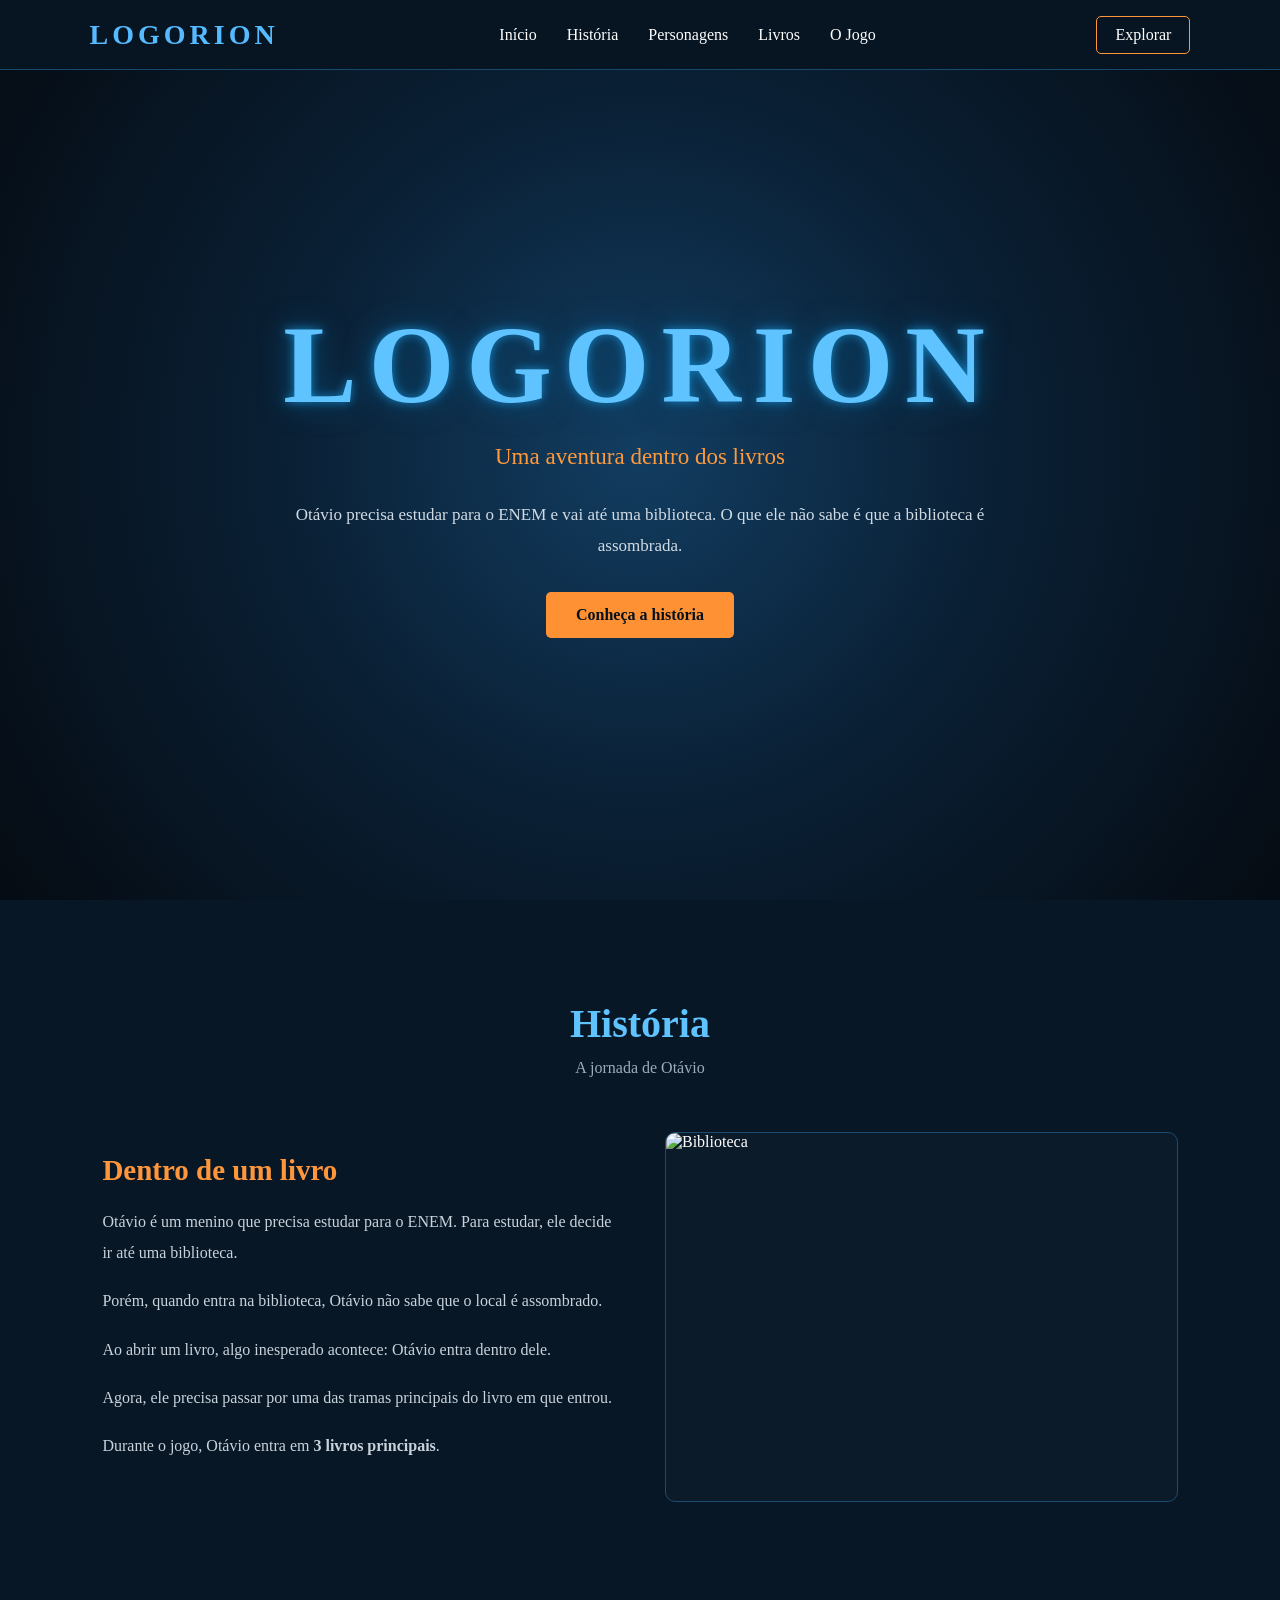
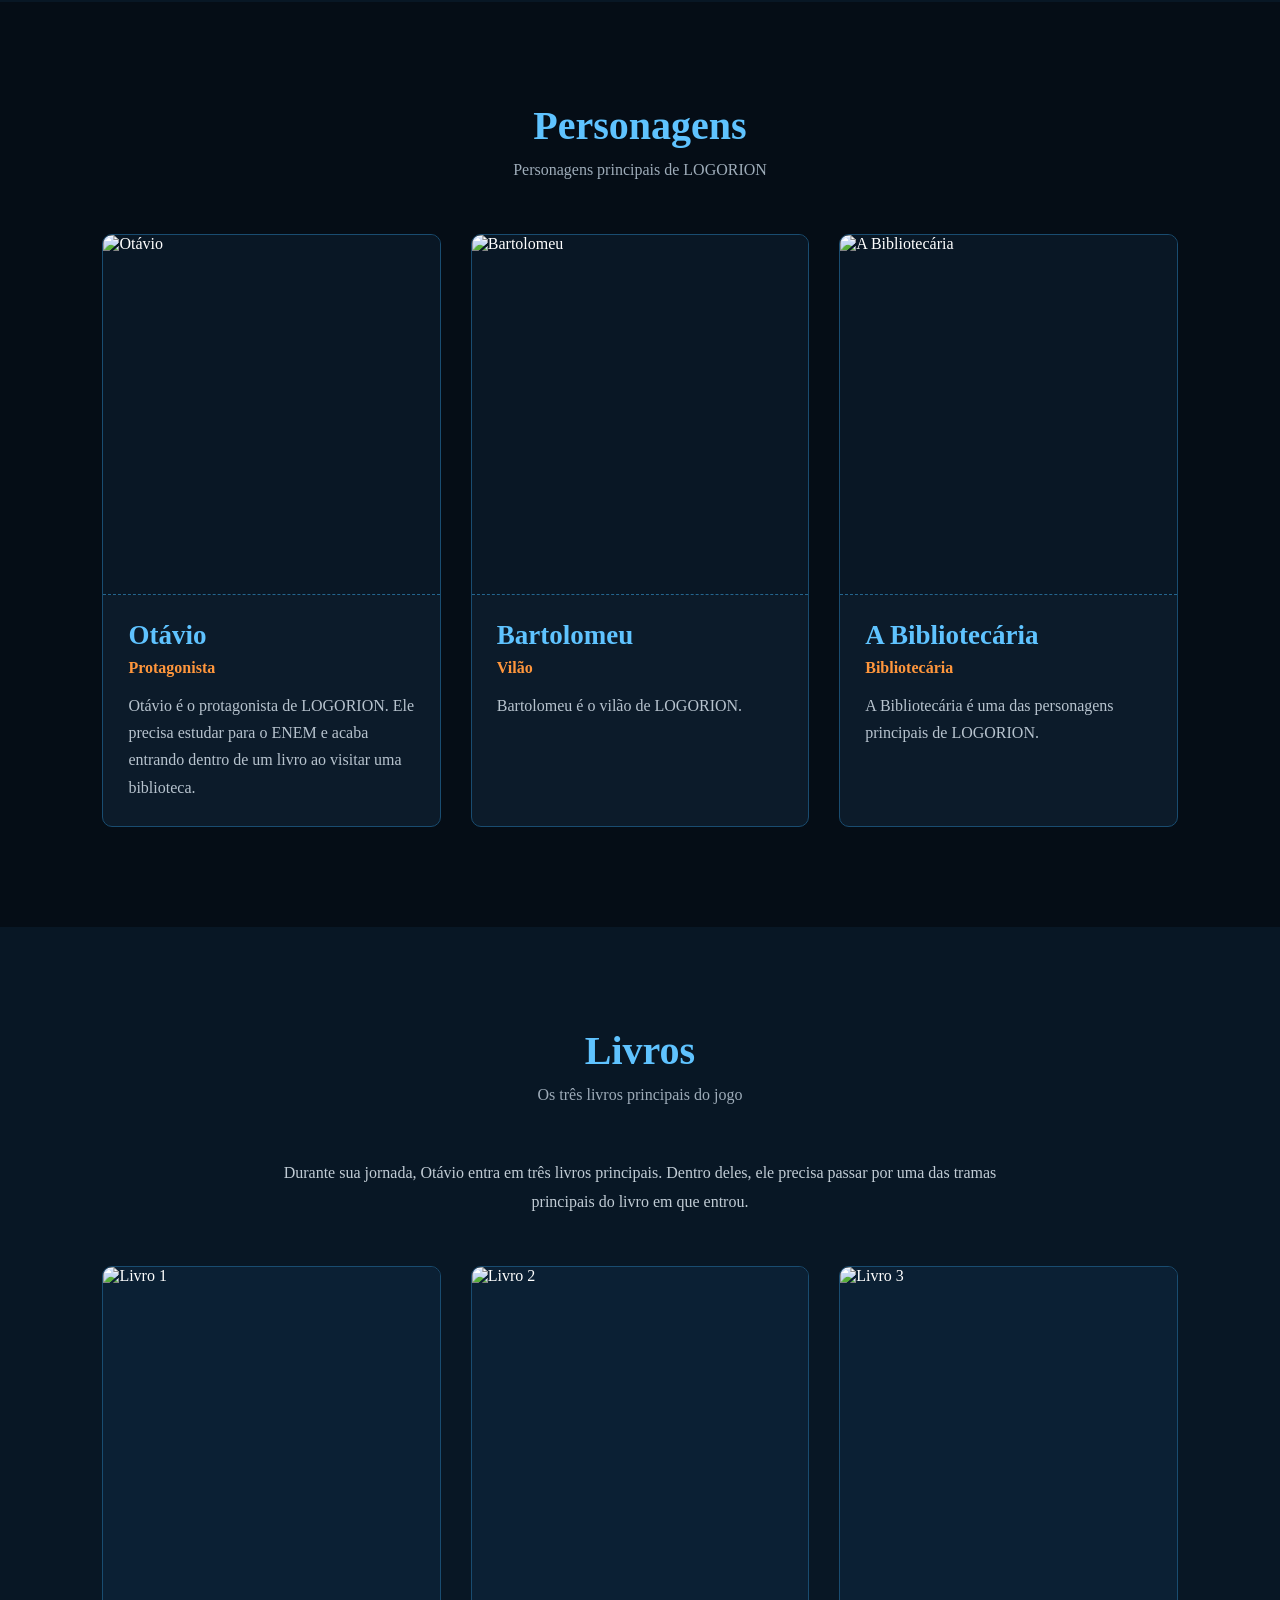
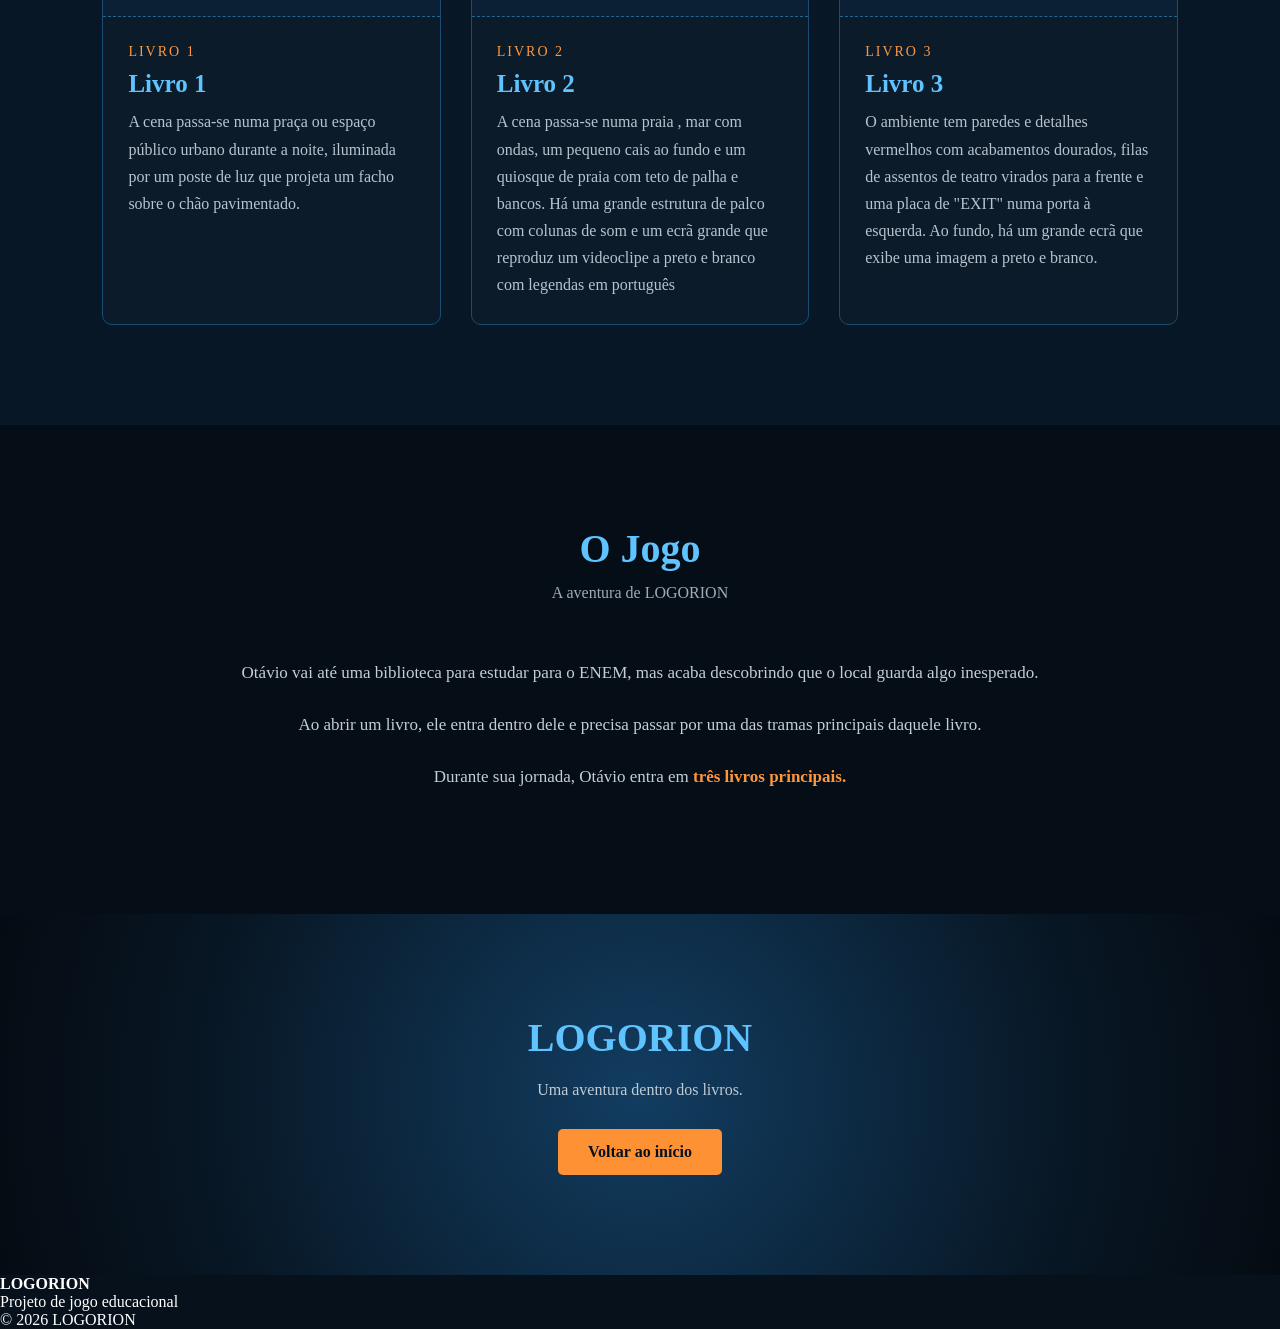
==== index.html @ 6facfe46 "Rename logorion.html to index.html" ====
<!DOCTYPE html>
<html lang="pt-BR">

<head>
    <meta charset="UTF-8">
    <meta name="viewport" content="width=device-width, initial-scale=1.0">
    <title>LOGORION</title> 
    <link rel="stylesheet" href="style.css">

    <style>
        * {
            margin: 0;
            padding: 0;
            box-sizing: border-box;
            scroll-behavior: smooth;
        }

        body {
            font-family: Georgia, "Times New Roman", serif;
            background: #07111c;
            color: white;
        }

        header {
            position: fixed;
            top: 0;
            left: 0;
            width: 100%;
            height: 70px;
            display: flex;
            align-items: center;
            justify-content: space-between;
            padding: 0 7%;
            background: #071522;
            border-bottom: 1px solid #16496d;
            z-index: 1000;
        }

        .logo {
            font-size: 28px;
            font-weight: bold;
            letter-spacing: 4px;
            color: #55baff;
        }

        nav {
            display: flex;
            gap: 30px;
        }

        nav a {
            color: white;
            text-decoration: none;
            font-size: 16px;
            transition: 0.3s;
        }

        nav a:hover {
            color: #ff963c;
        }

        .botao-menu {
            border: 1px solid #ff963c;
            padding: 9px 18px;
            border-radius: 5px;
            color: white;
            text-decoration: none;
            transition: 0.3s;
        }

        .botao-menu:hover {
            background: #ff963c;
            color: #07111c;
        }

        /* =========================
           INÍCIO
        ========================= */

        #inicio {
            min-height: 100vh;
            display: flex;
            justify-content: center;
            align-items: center;
            text-align: center;
            padding: 100px 20px 60px;
            background: radial-gradient(
                circle,
                #123d61 0%,
                #0a2035 45%,
                #050b12 100%
            );
        }

        .inicio-conteudo {
            max-width: 900px;
        }

        .inicio-conteudo h1 {
            font-size: clamp(60px, 10vw, 110px);
            letter-spacing: 12px;
            color: #5fc3ff;
            text-shadow: 0 0 10px #1684c4, 0 0 30px #07517e;
        }

        .inicio-conteudo h2 {
            margin-top: 15px;
            color: #ff9a3c;
            font-size: 23px;
            font-weight: normal;
        }

        .inicio-conteudo p {
            max-width: 700px;
            margin: 30px auto;
            line-height: 1.8;
            color: #d1dbe4;
            font-size: 17px;
        }

        .botao-principal {
            display: inline-block;
            padding: 14px 30px;
            background: #ff9135;
            color: #07111c;
            text-decoration: none;
            font-weight: bold;
            border-radius: 5px;
            transition: 0.3s;
        }

        .botao-principal:hover {
            background: #ffad62;
            transform: translateY(-3px);
        }

        /* =========================
           SEÇÕES
        ========================= */

        section {
            padding: 100px 8%;
        }

        .titulo-secao {
            text-align: center;
            margin-bottom: 55px;
        }

        .titulo-secao h2 {
            font-size: 40px;
            color: #5fc3ff;
            margin-bottom: 12px;
        }

        .titulo-secao p {
            color: #9eacb9;
        }

        /* =========================
           HISTÓRIA
        ========================= */

        #historia {
            background: #081725;
        }

        .historia-container {
            max-width: 1100px;
            margin: auto;
            display: grid;
            grid-template-columns: 1fr 1fr;
            gap: 50px;
            align-items: center;
        }

        .historia-texto h3 {
            font-size: 29px;
            color: #ff963c;
            margin-bottom: 20px;
        }

        .historia-texto p {
            color: #c8d2db;
            line-height: 1.9;
            margin-bottom: 18px;
            font-size: 16px;
        }

        /* Correção aplicada na imagem da história */
        .espaco-imagem {
            width: 100%;
            height: 370px;
            display: flex;
            align-items: center;
            justify-content: center;
            overflow: hidden;
            background: #0c1b2a;
            border: 1px solid #194c70;
            border-radius: 10px;
            transition: 0.3s;
        }

        .espaco-imagem:hover {
            border-color: #ff963c;
            box-shadow: 0 10px 25px rgba(0, 100, 180, 0.25);
        }

        .espaco-imagem img {
            width: 100%;
            height: 100%;
            object-fit: cover;
            display: block;
        }

        /* =========================
           PERSONAGENS
        ========================= */

        #personagens {
            background: #050d16;
        }

        .personagens-container {
            max-width: 1200px;
            margin: auto;
            display: grid;
            grid-template-columns: repeat(3, 1fr);
            gap: 30px;
        }

        .personagem {
            background: #0c1b2a;
            border: 1px solid #194c70;
            border-radius: 10px;
            overflow: hidden;
            transition: 0.3s;
        }

        .personagem:hover {
            transform: translateY(-7px);
            border-color: #ff963c;
            box-shadow: 0 10px 25px rgba(0, 100, 180, 0.25);
        }

        .imagem-personagem {
            width: 100%;
            height: 360px;
            display: flex;
            align-items: center;
            justify-content: center;
            overflow: hidden;
            background: #091725;
            border-bottom: 1px dashed #24658e;
        }

        .imagem-personagem img {
            width: 100%;
            height: 100%;
            object-fit: contain;
            display: block;
        }

        .informacoes-personagem {
            padding: 25px;
        }

        .informacoes-personagem h3 {
            font-size: 27px;
            color: #5fc3ff;
            margin-bottom: 8px;
        }

        .funcao {
            color: #ff963c;
            font-weight: bold;
            margin-bottom: 15px;
        }

        .informacoes-personagem p {
            color: #b7c3ce;
            line-height: 1.7;
        }

        /* =========================
           LIVROS
        ========================= */

        #livros {
            background: #081725;
        }

        .texto-livros {
            max-width: 750px;
            margin: 0 auto 50px;
            text-align: center;
            color: #c1ccd5;
            line-height: 1.8;
        }

        .livros-container {
            max-width: 1200px;
            margin: auto;
            display: grid;
            grid-template-columns: repeat(3, 1fr);
            gap: 30px;
        }

        .livro {
            background: #0c1b2a;
            border: 1px solid #194c70;
            border-radius: 10px;
            overflow: hidden;
            transition: 0.3s;
        }

        .livro:hover {
            transform: translateY(-7px);
            border-color: #ff963c;
            box-shadow: 0 10px 25px rgba(0, 100, 180, 0.20);
        }

        .capa-livro {
            width: 100%;
            height: 350px;
            display: flex;
            align-items: center;
            justify-content: center;
            background: #0b2034;
            border-bottom: 1px dashed #24658e;
            overflow: hidden;
        }

        .capa-livro img {
            width: 100%;
            height: 100%;
            object-fit: contain;
            display: block;
        }

        .informacoes-livro {
            padding: 25px;
        }

        .numero-livro {
            color: #ff963c;
            font-size: 14px;
            letter-spacing: 2px;
        }

        .informacoes-livro h3 {
            color: #5fc3ff;
            font-size: 25px;
            margin-top: 10px;
            margin-bottom: 10px;
        }

        .informacoes-livro p {
            color: #b7c3ce;
            line-height: 1.7;
        }

        #mapa1, #mapa2, #mapa3 {
            width: 100%;
        }

        /* =========================
           O JOGO
        ========================= */

        #jogo {
            background: #050d16;
            text-align: center;
        }

        .jogo-container {
            max-width: 850px;
            margin: auto;
        }

        .jogo-container p {
            color: #c4ced7;
            line-height: 1.9;
            font-size: 17px;
            margin-bottom: 20px;
        }

        .destaque {
            color: #ff963c;
            font-weight: bold;
        }

        /* =========================
           FINAL
        ========================= */

        #final {
            text-align: center;
            background: radial-gradient(
                circle,
                #123d61,
                #081725 65%,
                #050b12
            );
        }

        #final h2 {
            font-size: 40px;
            color: #5fc3ff;
            margin-bottom: 20px;
        }

        #final p {
            color: #c0cbd4;
            margin-bottom: 30px;
        }

        /* =========================
           RODAPÉ
        ========================= */

        

        /* =========================
           RESPONSIVIDADE
        ========================= */

        @media (max-width: 900px) {
            nav {
                display: none;
            }

            .historia-container {
                grid-template-columns: 1fr;
            }

            .personagens-container,
            .livros-container {
                grid-template-columns: 1fr;
            }

            section {
                padding: 80px 5%;
            }
        }

        @media (max-width: 500px) {
            .logo {
                font-size: 21px;
            }

            .botao-menu {
                padding: 8px 12px;
                font-size: 14px;
            }

            .inicio-conteudo h1 {
                font-size: 50px;
                letter-spacing: 4px;
            }

            .inicio-conteudo h2 {
                font-size: 19px;
            }

            .titulo-secao h2 {
                font-size: 31px;
            }
        }
    </style>
</head>

<body>

    <!-- MENU -->
    <header>
        <div class="logo">LOGORION</div>
        <nav>
            <a href="#inicio">Início</a>
            <a href="#historia">História</a>
            <a href="#personagens">Personagens</a>
            <a href="#livros">Livros</a>
            <a href="#jogo">O Jogo</a>
        </nav>
        <a href="#historia" class="botao-menu">Explorar</a>
    </header>

    <!-- INÍCIO -->
    <section id="inicio">
        <div class="inicio-conteudo">
            <h1>LOGORION</h1>
            <h2>Uma aventura dentro dos livros</h2>
            <p>
                Otávio precisa estudar para o ENEM e vai
                até uma biblioteca. O que ele não sabe é
                que a biblioteca é assombrada.
            </p>
            <a href="#historia" class="botao-principal">Conheça a história</a>
        </div>
    </section>

    <!-- HISTÓRIA -->
    <section id="historia">
        <div class="titulo-secao">
            <h2>História</h2>
            <p>A jornada de Otávio</p>
        </div>

        <div class="historia-container">
            <div class="historia-texto">
                <h3>Dentro de um livro</h3>
                <p>
                    Otávio é um menino que precisa estudar
                    para o ENEM. Para estudar, ele decide
                    ir até uma biblioteca.
                </p>
                <p>
                    Porém, quando entra na biblioteca,
                    Otávio não sabe que o local é assombrado.
                </p>
                <p>
                    Ao abrir um livro, algo inesperado
                    acontece: Otávio entra dentro dele.
                </p>
                <p>
                    Agora, ele precisa passar por uma das
                    tramas principais do livro em que entrou.
                </p>
                <p>
                    Durante o jogo, Otávio entra em
                    <strong>3 livros principais</strong>.
                </p>
            </div>

            <div class="espaco-imagem">
                <img src="https://res.cloudinary.com/p9bc22lf/image/upload/v1790272974/fa96a269-8e68-4a59-8c51-41059fce0cb3_l6o4zn.jpg" alt="Biblioteca">
            </div>
        </div>
    </section>

    <!-- PERSONAGENS -->
    <section id="personagens">
        <div class="titulo-secao">
            <h2>Personagens</h2>
            <p>Personagens principais de LOGORION</p>
        </div>

        <div class="personagens-container">
            <!-- OTÁVIO -->
            <div class="personagem">
                <div class="imagem-personagem">
                    <img src="https://res.cloudinary.com/p9bc22lf/image/upload/v1792778157/ed621f24-e6cc-4846-9ee8-8aa043b21711_wb01j0.jpg" alt="Otávio">
                </div>
                <div class="informacoes-personagem">
                    <h3>Otávio</h3>
                    <div class="funcao">Protagonista</div>
                    <p>
                        Otávio é o protagonista de LOGORION.
                        Ele precisa estudar para o ENEM e acaba
                        entrando dentro de um livro ao visitar
                        uma biblioteca.
                    </p>
                </div>
            </div>

            <!-- BARTOLOMEU -->
            <div class="personagem">
                <div class="imagem-personagem">
                    <img id="bart" src="https://res.cloudinary.com/p9bc22lf/image/upload/v1790275941/5ba831be-f6fa-4aba-b8d4-1d44e31e290e_afmylw.jpg" alt="Bartolomeu">
                </div>
                <div class="informacoes-personagem">
                    <h3>Bartolomeu</h3>
                    <div class="funcao">Vilão</div>
                    <p>Bartolomeu é o vilão de LOGORION.</p>
                </div>
            </div>

            <!-- BIBLIOTECÁRIA -->
            <div class="personagem">
                <div class="imagem-personagem">
                    <img src="https://res.cloudinary.com/p9bc22lf/image/upload/v1792777569/9fba7c02-10af-4edd-b0b7-d6b2d8a57d44_fpnksu.jpg" alt="A Bibliotecária">
                </div>
                <div class="informacoes-personagem">
                    <h3>A Bibliotecária</h3>
                    <div class="funcao">Bibliotecária</div>
                    <p>A Bibliotecária é uma das personagens principais de LOGORION.</p>
                </div>
            </div>
        </div>
    </section>

    <!-- LIVROS -->
    <section id="livros">
        <div class="titulo-secao">
            <h2>Livros</h2>
            <p>Os três livros principais do jogo</p>
        </div>

        <div class="texto-livros">
            <p>
                Durante sua jornada, Otávio entra em
                três livros principais. Dentro deles,
                ele precisa passar por uma das tramas
                principais do livro em que entrou.
            </p>
        </div>

        <div class="livros-container">
            <!-- LIVRO 1 -->
            <div class="livro">
                <div class="capa-livro">
                    <img id="mapa1" src="https://res.cloudinary.com/p9bc22lf/image/upload/v1790272343/2990c841-dafc-47bb-bc6f-6adcb4fc2c5a_xhtymv.jpg" alt="Livro 1">
                </div>
                <div class="informacoes-livro">
                    <span class="numero-livro">LIVRO 1</span>
                    <h3>Livro 1</h3>
                    <p>A cena passa-se numa praça ou espaço público urbano durante a noite, iluminada por um poste de luz que projeta um facho sobre o chão pavimentado.</p>
                </div>
            </div>

            <!-- LIVRO 2 -->
            <div class="livro">
                <div class="capa-livro">
                    <img id="mapa2" src="https://res.cloudinary.com/p9bc22lf/image/upload/v1790272553/5617c27b-b9fa-40f0-85e0-ce96c9b5bfba_tpmbti.jpg" alt="Livro 2">
                </div>
                <div class="informacoes-livro">
                    <span class="numero-livro">LIVRO 2</span>
                    <h3>Livro 2</h3>
                    <p>A cena passa-se numa praia , mar com ondas, um pequeno cais ao fundo e um quiosque de praia com teto de palha e bancos. Há uma grande estrutura de palco com colunas de som e um ecrã grande que reproduz um videoclipe a preto e branco com legendas em português</p>
                </div>
            </div>

            <!-- LIVRO 3 -->
            <div class="livro">
                <div class="capa-livro">
                    <img id="mapa3" src="https://res.cloudinary.com/p9bc22lf/image/upload/v1790272623/c044850d-8f69-42d3-9d71-1bdb56defdc0_lzfkty.jpg" alt="Livro 3">
                </div>
                <div class="informacoes-livro">
                    <span class="numero-livro">LIVRO 3</span>
                    <h3>Livro 3</h3>
                    <p>O ambiente tem paredes e detalhes vermelhos com acabamentos dourados, filas de assentos de teatro virados para a frente e uma placa de "EXIT" numa porta à esquerda. Ao fundo, há um grande ecrã que exibe uma imagem a preto e branco.</p>
                </div>
            </div>
        </div>
    </section>

    <!-- O JOGO -->
    <section id="jogo">
        <div class="titulo-secao">
            <h2>O Jogo</h2>
            <p>A aventura de LOGORION</p>
        </div>

        <div class="jogo-container">
            <p>
                Otávio vai até uma biblioteca para estudar
                para o ENEM, mas acaba descobrindo que o local
                guarda algo inesperado.
            </p>
            <p>
                Ao abrir um livro, ele entra dentro dele
                e precisa passar por uma das tramas principais
                daquele livro.
            </p>
            <p>
                Durante sua jornada, Otávio entra em
                <span class="destaque">três livros principais.</span>
            </p>
        </div>
    </section>

    <!-- FINAL -->
    <section id="final">
        <h2>LOGORION</h2>
        <p>Uma aventura dentro dos livros.</p>
        <a href="#inicio" class="botao-principal">Voltar ao início</a>
    </section>

    <!-- RODAPÉ -->
    <footer>
        <p><strong>LOGORION</strong></p>
        <p>Projeto de jogo educacional</p>
        <p>© 2026 LOGORION</p>
    </footer>

</body>
</html>
---- style.css ----
* {
            margin: 0;
            padding: 0;
            box-sizing: border-box;
            scroll-behavior: smooth;
        }

        body {
            font-family: Georgia, "Times New Roman", serif;
            background: #07111c;
            color: white;
        }

        header {
            position: fixed;
            top: 0;
            left: 0;
            width: 100%;
            height: 70px;
            display: flex;
            align-items: center;
            justify-content: space-between;
            padding: 0 7%;
            background: #071522;
            border-bottom: 1px solid #16496d;
            z-index: 1000;
        }

        .logo {
            font-size: 28px;
            font-weight: bold;
            letter-spacing: 4px;
            color: #55baff;
        }

        nav {
            display: flex;
            gap: 30px;
        }

        nav a {
            color: white;
            text-decoration: none;
            font-size: 16px;
            transition: 0.3s;
        }

        nav a:hover {
            color: #ff963c;
        }

        .botao-menu {
            border: 1px solid #ff963c;
            padding: 9px 18px;
            border-radius: 5px;
            color: white;
            text-decoration: none;
            transition: 0.3s;
        }

        .botao-menu:hover {
            background: #ff963c;
            color: #07111c;
        }

        /* =========================
           INÍCIO
        ========================= */

        #inicio {
            min-height: 100vh;
            display: flex;
            justify-content: center;
            align-items: center;
            text-align: center;
            padding: 100px 20px 60px;
            background: radial-gradient(
                circle,
                #123d61 0%,
                #0a2035 45%,
                #050b12 100%
            );
        }

        .inicio-conteudo {
            max-width: 900px;
        }

        .inicio-conteudo h1 {
            font-size: clamp(60px, 10vw, 110px);
            letter-spacing: 12px;
            color: #5fc3ff;
            text-shadow: 0 0 10px #1684c4, 0 0 30px #07517e;
        }

        .inicio-conteudo h2 {
            margin-top: 15px;
            color: #ff9a3c;
            font-size: 23px;
            font-weight: normal;
        }

        .inicio-conteudo p {
            max-width: 700px;
            margin: 30px auto;
            line-height: 1.8;
            color: #d1dbe4;
            font-size: 17px;
        }

        .botao-principal {
            display: inline-block;
            padding: 14px 30px;
            background: #ff9135;
            color: #07111c;
            text-decoration: none;
            font-weight: bold;
            border-radius: 5px;
            transition: 0.3s;
        }

        .botao-principal:hover {
            background: #ffad62;
            transform: translateY(-3px);
        }

        /* =========================
           SEÇÕES
        ========================= */

        section {
            padding: 100px 8%;
        }

        .titulo-secao {
            text-align: center;
            margin-bottom: 55px;
        }

        .titulo-secao h2 {
            font-size: 40px;
            color: #5fc3ff;
            margin-bottom: 12px;
        }

        .titulo-secao p {
            color: #9eacb9;
        }

        /* =========================
           HISTÓRIA
        ========================= */

        #historia {
            background: #081725;
        }

        .historia-container {
            max-width: 1100px;
            margin: auto;
            display: grid;
            grid-template-columns: 1fr 1fr;
            gap: 50px;
            align-items: center;
        }

        .historia-texto h3 {
            font-size: 29px;
            color: #ff963c;
            margin-bottom: 20px;
        }

        .historia-texto p {
            color: #c8d2db;
            line-height: 1.9;
            margin-bottom: 18px;
            font-size: 16px;
        }

        /* Correção aplicada na imagem da história */
        .espaco-imagem {
            width: 100%;
            height: 370px;
            display: flex;
            align-items: center;
            justify-content: center;
            overflow: hidden;
            background: #0c1b2a;
            border: 1px solid #194c70;
            border-radius: 10px;
            transition: 0.3s;
        }

        .espaco-imagem:hover {
            border-color: #ff963c;
            box-shadow: 0 10px 25px rgba(0, 100, 180, 0.25);
        }

        .espaco-imagem img {
            width: 100%;
            height: 100%;
            object-fit: cover;
            display: block;
        }

        /* =========================
           PERSONAGENS
        ========================= */

        #personagens {
            background: #050d16;
        }

        .personagens-container {
            max-width: 1200px;
            margin: auto;
            display: grid;
            grid-template-columns: repeat(3, 1fr);
            gap: 30px;
        }

        .personagem {
            background: #0c1b2a;
            border: 1px solid #194c70;
            border-radius: 10px;
            overflow: hidden;
            transition: 0.3s;
        }

        .personagem:hover {
            transform: translateY(-7px);
            border-color: #ff963c;
            box-shadow: 0 10px 25px rgba(0, 100, 180, 0.25);
        }

        .imagem-personagem {
            width: 100%;
            height: 360px;
            display: flex;
            align-items: center;
            justify-content: center;
            overflow: hidden;
            background: #091725;
            border-bottom: 1px dashed #24658e;
        }

        .imagem-personagem img {
            width: 100%;
            height: 100%;
            object-fit: contain;
            display: block;
        }

        .informacoes-personagem {
            padding: 25px;
        }

        .informacoes-personagem h3 {
            font-size: 27px;
            color: #5fc3ff;
            margin-bottom: 8px;
        }

        .funcao {
            color: #ff963c;
            font-weight: bold;
            margin-bottom: 15px;
        }

        .informacoes-personagem p {
            color: #b7c3ce;
            line-height: 1.7;
        }

        /* =========================
           LIVROS
        ========================= */

        #livros {
            background: #081725;
        }

        .texto-livros {
            max-width: 750px;
            margin: 0 auto 50px;
            text-align: center;
            color: #c1ccd5;
            line-height: 1.8;
        }

        .livros-container {
            max-width: 1200px;
            margin: auto;
            display: grid;
            grid-template-columns: repeat(3, 1fr);
            gap: 30px;
        }

        .livro {
            background: #0c1b2a;
            border: 1px solid #194c70;
            border-radius: 10px;
            overflow: hidden;
            transition: 0.3s;
        }

        .livro:hover {
            transform: translateY(-7px);
            border-color: #ff963c;
            box-shadow: 0 10px 25px rgba(0, 100, 180, 0.20);
        }

        .capa-livro {
            width: 100%;
            height: 350px;
            display: flex;
            align-items: center;
            justify-content: center;
            background: #0b2034;
            border-bottom: 1px dashed #24658e;
            overflow: hidden;
        }

        .capa-livro img {
            width: 100%;
            height: 100%;
            object-fit: contain;
            display: block;
        }

        .informacoes-livro {
            padding: 25px;
        }

        .numero-livro {
            color: #ff963c;
            font-size: 14px;
            letter-spacing: 2px;
        }

        .informacoes-livro h3 {
            color: #5fc3ff;
            font-size: 25px;
            margin-top: 10px;
            margin-bottom: 10px;
        }

        .informacoes-livro p {
            color: #b7c3ce;
            line-height: 1.7;
        }

        #mapa1, #mapa2, #mapa3 {
            width: 100%;
        }

        /* =========================
           O JOGO
        ========================= */

        #jogo {
            background: #050d16;
            text-align: center;
        }

        .jogo-container {
            max-width: 850px;
            margin: auto;
        }

        .jogo-container p {
            color: #c4ced7;
            line-height: 1.9;
            font-size: 17px;
            margin-bottom: 20px;
        }

        .destaque {
            color: #ff963c;
            font-weight: bold;
        }

        /* =========================
           FINAL
        ========================= */

        #final {
            text-align: center;
            background: radial-gradient(
                circle,
                #123d61,
                #081725 65%,
                #050b12
            );
        }

        #final h2 {
            font-size: 40px;
            color: #5fc3ff;
            margin-bottom: 20px;
        }

        #final p {
            color: #c0cbd4;
            margin-bottom: 30px;
        }

        /* =========================
           RODAPÉ
        ========================= */

        

        /* =========================
           RESPONSIVIDADE
        ========================= */

        @media (max-width: 900px) {
            nav {
                display: none;
            }

            .historia-container {
                grid-template-columns: 1fr;
            }

            .personagens-container,
            .livros-container {
                grid-template-columns: 1fr;
            }

            section {
                padding: 80px 5%;
            }
        }

        @media (max-width: 500px) {
            .logo {
                font-size: 21px;
            }

            .botao-menu {
                padding: 8px 12px;
                font-size: 14px;
            }

            .inicio-conteudo h1 {
                font-size: 50px;
                letter-spacing: 4px;
            }

            .inicio-conteudo h2 {
                font-size: 19px;
            }

            .titulo-secao h2 {
                font-size: 31px;
            }

        }
        #mapa1{
            width: 40vw;
        }
        #mapa2{
             width: 40vw;
        }
        #mapa3{
            width: 40vw;
        }
       #bart{
        width:200%;
       }
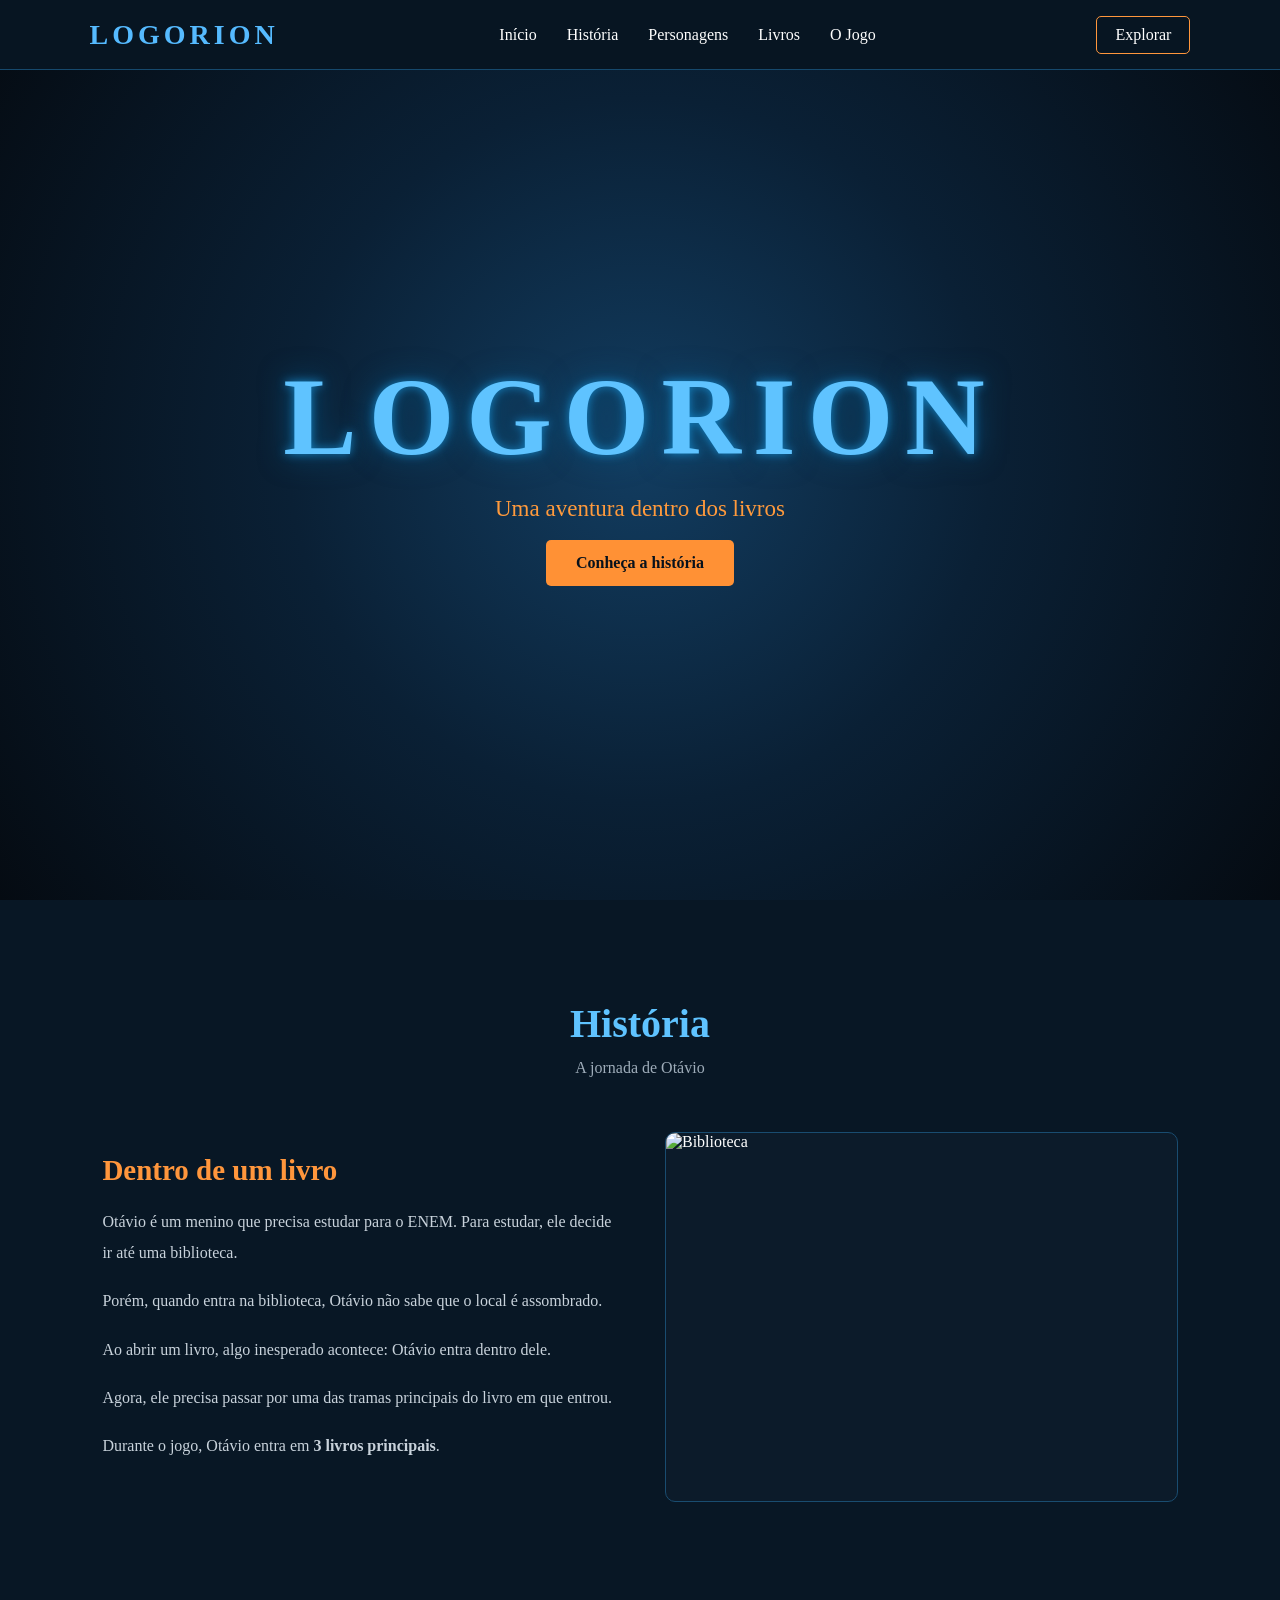
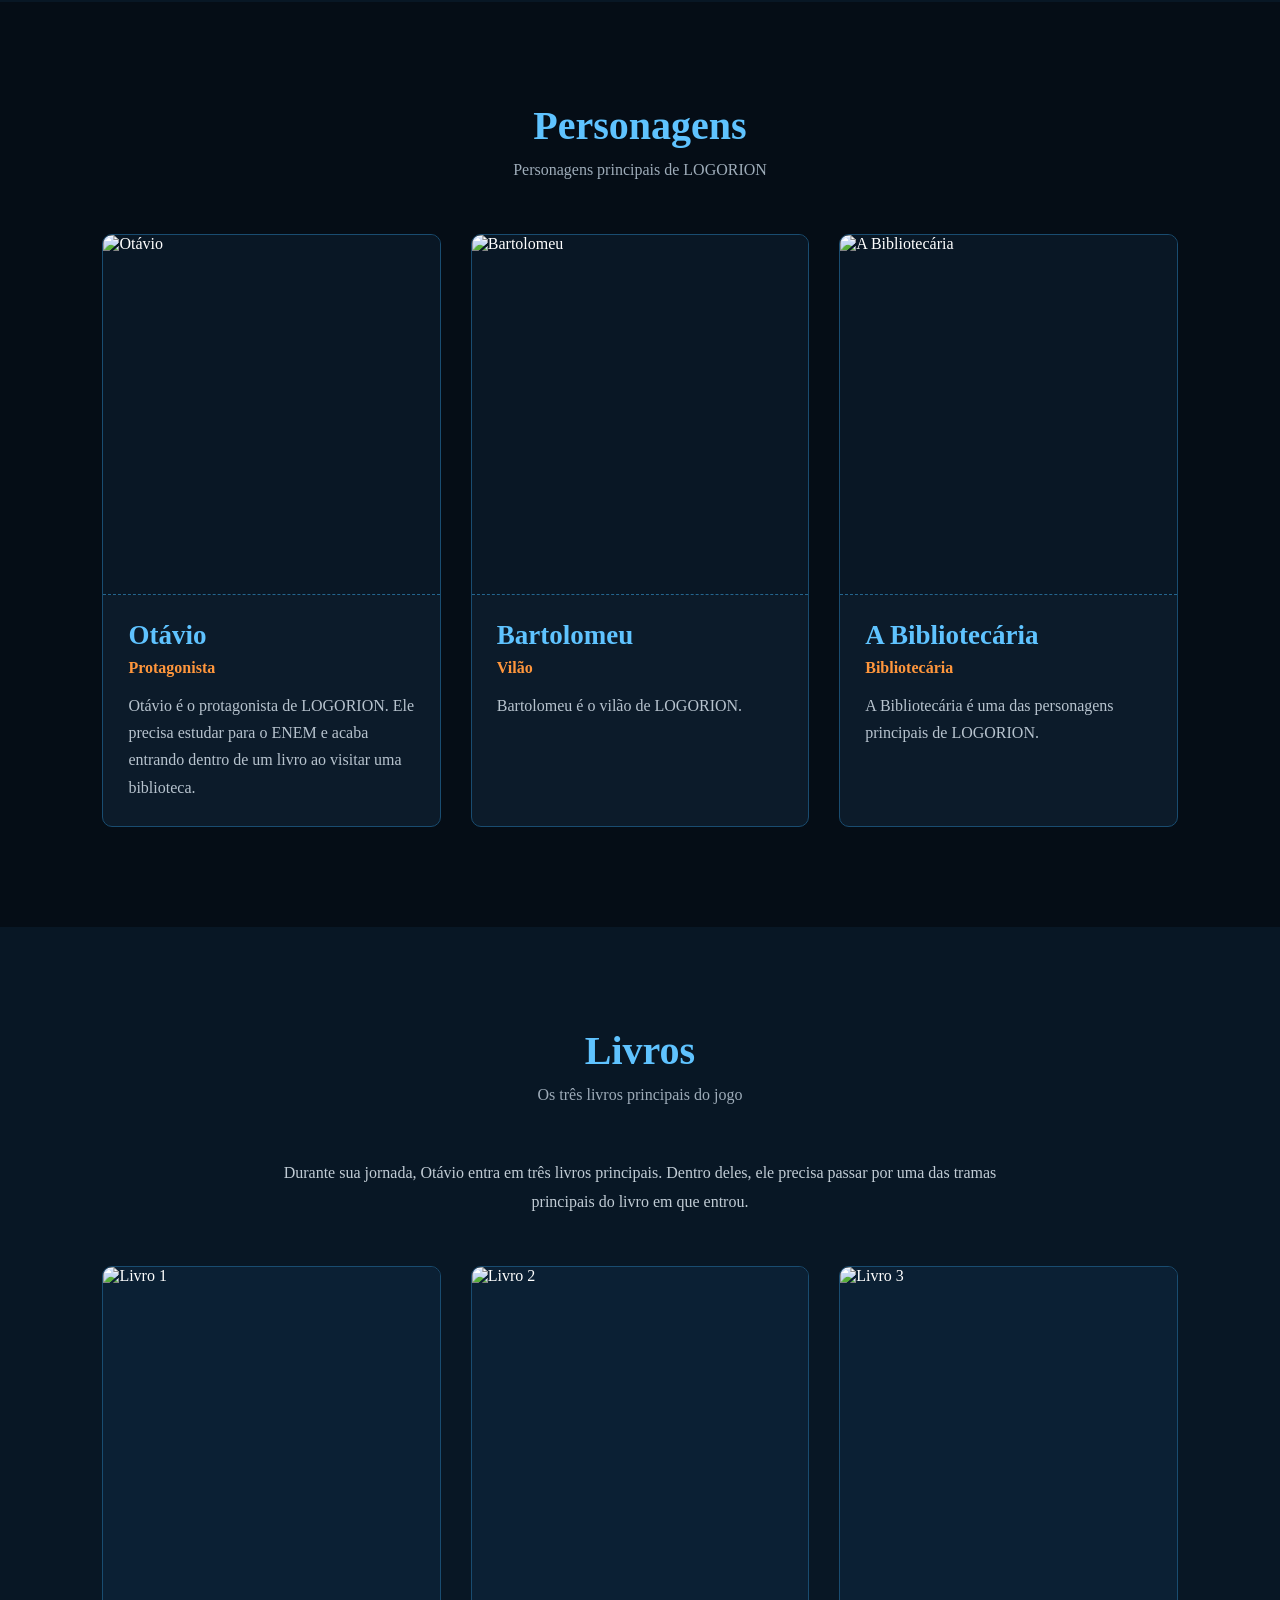
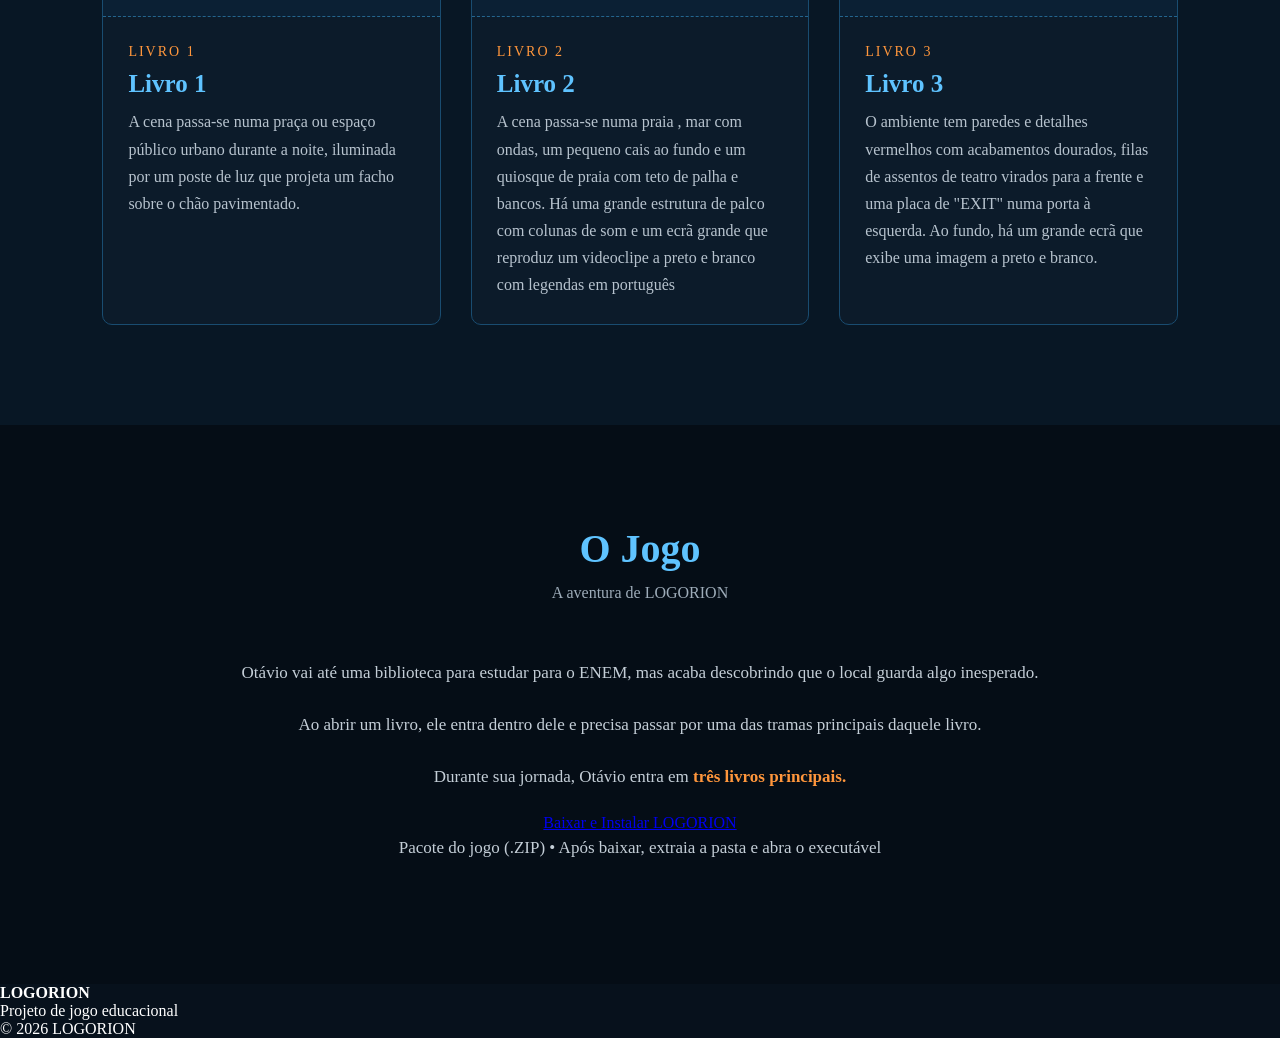
==== commit 3d1a50fb: "Refactor index.html structure and content" ====
--- a/index.html
+++ b/index.html
@@ -4,471 +4,9 @@
 <head>
     <meta charset="UTF-8">
     <meta name="viewport" content="width=device-width, initial-scale=1.0">
-    <title>LOGORION</title> 
+    <title>LOGORION</title>
     <link rel="stylesheet" href="style.css">
-
-    <style>
-        * {
-            margin: 0;
-            padding: 0;
-            box-sizing: border-box;
-            scroll-behavior: smooth;
-        }
-
-        body {
-            font-family: Georgia, "Times New Roman", serif;
-            background: #07111c;
-            color: white;
-        }
-
-        header {
-            position: fixed;
-            top: 0;
-            left: 0;
-            width: 100%;
-            height: 70px;
-            display: flex;
-            align-items: center;
-            justify-content: space-between;
-            padding: 0 7%;
-            background: #071522;
-            border-bottom: 1px solid #16496d;
-            z-index: 1000;
-        }
-
-        .logo {
-            font-size: 28px;
-            font-weight: bold;
-            letter-spacing: 4px;
-            color: #55baff;
-        }
-
-        nav {
-            display: flex;
-            gap: 30px;
-        }
-
-        nav a {
-            color: white;
-            text-decoration: none;
-            font-size: 16px;
-            transition: 0.3s;
-        }
-
-        nav a:hover {
-            color: #ff963c;
-        }
-
-        .botao-menu {
-            border: 1px solid #ff963c;
-            padding: 9px 18px;
-            border-radius: 5px;
-            color: white;
-            text-decoration: none;
-            transition: 0.3s;
-        }
-
-        .botao-menu:hover {
-            background: #ff963c;
-            color: #07111c;
-        }
-
-        /* =========================
-           INÍCIO
-        ========================= */
-
-        #inicio {
-            min-height: 100vh;
-            display: flex;
-            justify-content: center;
-            align-items: center;
-            text-align: center;
-            padding: 100px 20px 60px;
-            background: radial-gradient(
-                circle,
-                #123d61 0%,
-                #0a2035 45%,
-                #050b12 100%
-            );
-        }
-
-        .inicio-conteudo {
-            max-width: 900px;
-        }
-
-        .inicio-conteudo h1 {
-            font-size: clamp(60px, 10vw, 110px);
-            letter-spacing: 12px;
-            color: #5fc3ff;
-            text-shadow: 0 0 10px #1684c4, 0 0 30px #07517e;
-        }
-
-        .inicio-conteudo h2 {
-            margin-top: 15px;
-            color: #ff9a3c;
-            font-size: 23px;
-            font-weight: normal;
-        }
-
-        .inicio-conteudo p {
-            max-width: 700px;
-            margin: 30px auto;
-            line-height: 1.8;
-            color: #d1dbe4;
-            font-size: 17px;
-        }
-
-        .botao-principal {
-            display: inline-block;
-            padding: 14px 30px;
-            background: #ff9135;
-            color: #07111c;
-            text-decoration: none;
-            font-weight: bold;
-            border-radius: 5px;
-            transition: 0.3s;
-        }
-
-        .botao-principal:hover {
-            background: #ffad62;
-            transform: translateY(-3px);
-        }
-
-        /* =========================
-           SEÇÕES
-        ========================= */
-
-        section {
-            padding: 100px 8%;
-        }
-
-        .titulo-secao {
-            text-align: center;
-            margin-bottom: 55px;
-        }
-
-        .titulo-secao h2 {
-            font-size: 40px;
-            color: #5fc3ff;
-            margin-bottom: 12px;
-        }
-
-        .titulo-secao p {
-            color: #9eacb9;
-        }
-
-        /* =========================
-           HISTÓRIA
-        ========================= */
-
-        #historia {
-            background: #081725;
-        }
-
-        .historia-container {
-            max-width: 1100px;
-            margin: auto;
-            display: grid;
-            grid-template-columns: 1fr 1fr;
-            gap: 50px;
-            align-items: center;
-        }
-
-        .historia-texto h3 {
-            font-size: 29px;
-            color: #ff963c;
-            margin-bottom: 20px;
-        }
-
-        .historia-texto p {
-            color: #c8d2db;
-            line-height: 1.9;
-            margin-bottom: 18px;
-            font-size: 16px;
-        }
-
-        /* Correção aplicada na imagem da história */
-        .espaco-imagem {
-            width: 100%;
-            height: 370px;
-            display: flex;
-            align-items: center;
-            justify-content: center;
-            overflow: hidden;
-            background: #0c1b2a;
-            border: 1px solid #194c70;
-            border-radius: 10px;
-            transition: 0.3s;
-        }
-
-        .espaco-imagem:hover {
-            border-color: #ff963c;
-            box-shadow: 0 10px 25px rgba(0, 100, 180, 0.25);
-        }
-
-        .espaco-imagem img {
-            width: 100%;
-            height: 100%;
-            object-fit: cover;
-            display: block;
-        }
-
-        /* =========================
-           PERSONAGENS
-        ========================= */
-
-        #personagens {
-            background: #050d16;
-        }
-
-        .personagens-container {
-            max-width: 1200px;
-            margin: auto;
-            display: grid;
-            grid-template-columns: repeat(3, 1fr);
-            gap: 30px;
-        }
-
-        .personagem {
-            background: #0c1b2a;
-            border: 1px solid #194c70;
-            border-radius: 10px;
-            overflow: hidden;
-            transition: 0.3s;
-        }
-
-        .personagem:hover {
-            transform: translateY(-7px);
-            border-color: #ff963c;
-            box-shadow: 0 10px 25px rgba(0, 100, 180, 0.25);
-        }
-
-        .imagem-personagem {
-            width: 100%;
-            height: 360px;
-            display: flex;
-            align-items: center;
-            justify-content: center;
-            overflow: hidden;
-            background: #091725;
-            border-bottom: 1px dashed #24658e;
-        }
-
-        .imagem-personagem img {
-            width: 100%;
-            height: 100%;
-            object-fit: contain;
-            display: block;
-        }
-
-        .informacoes-personagem {
-            padding: 25px;
-        }
-
-        .informacoes-personagem h3 {
-            font-size: 27px;
-            color: #5fc3ff;
-            margin-bottom: 8px;
-        }
-
-        .funcao {
-            color: #ff963c;
-            font-weight: bold;
-            margin-bottom: 15px;
-        }
-
-        .informacoes-personagem p {
-            color: #b7c3ce;
-            line-height: 1.7;
-        }
-
-        /* =========================
-           LIVROS
-        ========================= */
-
-        #livros {
-            background: #081725;
-        }
-
-        .texto-livros {
-            max-width: 750px;
-            margin: 0 auto 50px;
-            text-align: center;
-            color: #c1ccd5;
-            line-height: 1.8;
-        }
-
-        .livros-container {
-            max-width: 1200px;
-            margin: auto;
-            display: grid;
-            grid-template-columns: repeat(3, 1fr);
-            gap: 30px;
-        }
-
-        .livro {
-            background: #0c1b2a;
-            border: 1px solid #194c70;
-            border-radius: 10px;
-            overflow: hidden;
-            transition: 0.3s;
-        }
-
-        .livro:hover {
-            transform: translateY(-7px);
-            border-color: #ff963c;
-            box-shadow: 0 10px 25px rgba(0, 100, 180, 0.20);
-        }
-
-        .capa-livro {
-            width: 100%;
-            height: 350px;
-            display: flex;
-            align-items: center;
-            justify-content: center;
-            background: #0b2034;
-            border-bottom: 1px dashed #24658e;
-            overflow: hidden;
-        }
-
-        .capa-livro img {
-            width: 100%;
-            height: 100%;
-            object-fit: contain;
-            display: block;
-        }
-
-        .informacoes-livro {
-            padding: 25px;
-        }
-
-        .numero-livro {
-            color: #ff963c;
-            font-size: 14px;
-            letter-spacing: 2px;
-        }
-
-        .informacoes-livro h3 {
-            color: #5fc3ff;
-            font-size: 25px;
-            margin-top: 10px;
-            margin-bottom: 10px;
-        }
-
-        .informacoes-livro p {
-            color: #b7c3ce;
-            line-height: 1.7;
-        }
-
-        #mapa1, #mapa2, #mapa3 {
-            width: 100%;
-        }
-
-        /* =========================
-           O JOGO
-        ========================= */
-
-        #jogo {
-            background: #050d16;
-            text-align: center;
-        }
-
-        .jogo-container {
-            max-width: 850px;
-            margin: auto;
-        }
-
-        .jogo-container p {
-            color: #c4ced7;
-            line-height: 1.9;
-            font-size: 17px;
-            margin-bottom: 20px;
-        }
-
-        .destaque {
-            color: #ff963c;
-            font-weight: bold;
-        }
-
-        /* =========================
-           FINAL
-        ========================= */
-
-        #final {
-            text-align: center;
-            background: radial-gradient(
-                circle,
-                #123d61,
-                #081725 65%,
-                #050b12
-            );
-        }
-
-        #final h2 {
-            font-size: 40px;
-            color: #5fc3ff;
-            margin-bottom: 20px;
-        }
-
-        #final p {
-            color: #c0cbd4;
-            margin-bottom: 30px;
-        }
-
-        /* =========================
-           RODAPÉ
-        ========================= */
-
-        
-
-        /* =========================
-           RESPONSIVIDADE
-        ========================= */
-
-        @media (max-width: 900px) {
-            nav {
-                display: none;
-            }
-
-            .historia-container {
-                grid-template-columns: 1fr;
-            }
-
-            .personagens-container,
-            .livros-container {
-                grid-template-columns: 1fr;
-            }
-
-            section {
-                padding: 80px 5%;
-            }
-        }
-
-        @media (max-width: 500px) {
-            .logo {
-                font-size: 21px;
-            }
-
-            .botao-menu {
-                padding: 8px 12px;
-                font-size: 14px;
-            }
-
-            .inicio-conteudo h1 {
-                font-size: 50px;
-                letter-spacing: 4px;
-            }
-
-            .inicio-conteudo h2 {
-                font-size: 19px;
-            }
-
-            .titulo-secao h2 {
-                font-size: 31px;
-            }
-        }
-    </style>
-</head>
+    </head>
 
 <body>
 
@@ -490,11 +28,8 @@
         <div class="inicio-conteudo">
             <h1>LOGORION</h1>
             <h2>Uma aventura dentro dos livros</h2>
-            <p>
-                Otávio precisa estudar para o ENEM e vai
-                até uma biblioteca. O que ele não sabe é
-                que a biblioteca é assombrada.
-            </p>
+            <br>
+        
             <a href="#historia" class="botao-principal">Conheça a história</a>
         </div>
     </section>
@@ -666,22 +201,41 @@
                 Durante sua jornada, Otávio entra em
                 <span class="destaque">três livros principais.</span>
             </p>
-        </div>
-    </section>
-
-    <!-- FINAL -->
-    <section id="final">
-        <h2>LOGORION</h2>
-        <p>Uma aventura dentro dos livros.</p>
-        <a href="#inicio" class="botao-principal">Voltar ao início</a>
-    </section>
-
-    <!-- RODAPÉ -->
+
+            <a
+                href="downloads/LOGORION-Instalador.zip"
+                download="LOGORION-Instalador.zip"
+                id="btn-download-jogo"
+                class="botao-download"
+            >
+                Baixar e Instalar LOGORION
+            </a>
+
+            <p class="info-download">
+                Pacote do jogo (.ZIP) • Após baixar, extraia a pasta e abra o executável
+            </p>
+            <p id="status-download" class="status-download" aria-live="polite"></p>
+        </div>
+    </section>
+
+   
+
+   
     <footer>
         <p><strong>LOGORION</strong></p>
         <p>Projeto de jogo educacional</p>
         <p>© 2026 LOGORION</p>
     </footer>
 
+    <script>
+        const botaoDownload = document.getElementById("btn-download-jogo");
+        const statusDownload = document.getElementById("status-download");
+
+        botaoDownload.addEventListener("click", () => {
+            statusDownload.textContent =
+                "Download iniciado! Extraia o arquivo LOGORION-Instalador.zip e execute o jogo no seu computador.";
+        });
+    </script>
+
 </body>
 </html>
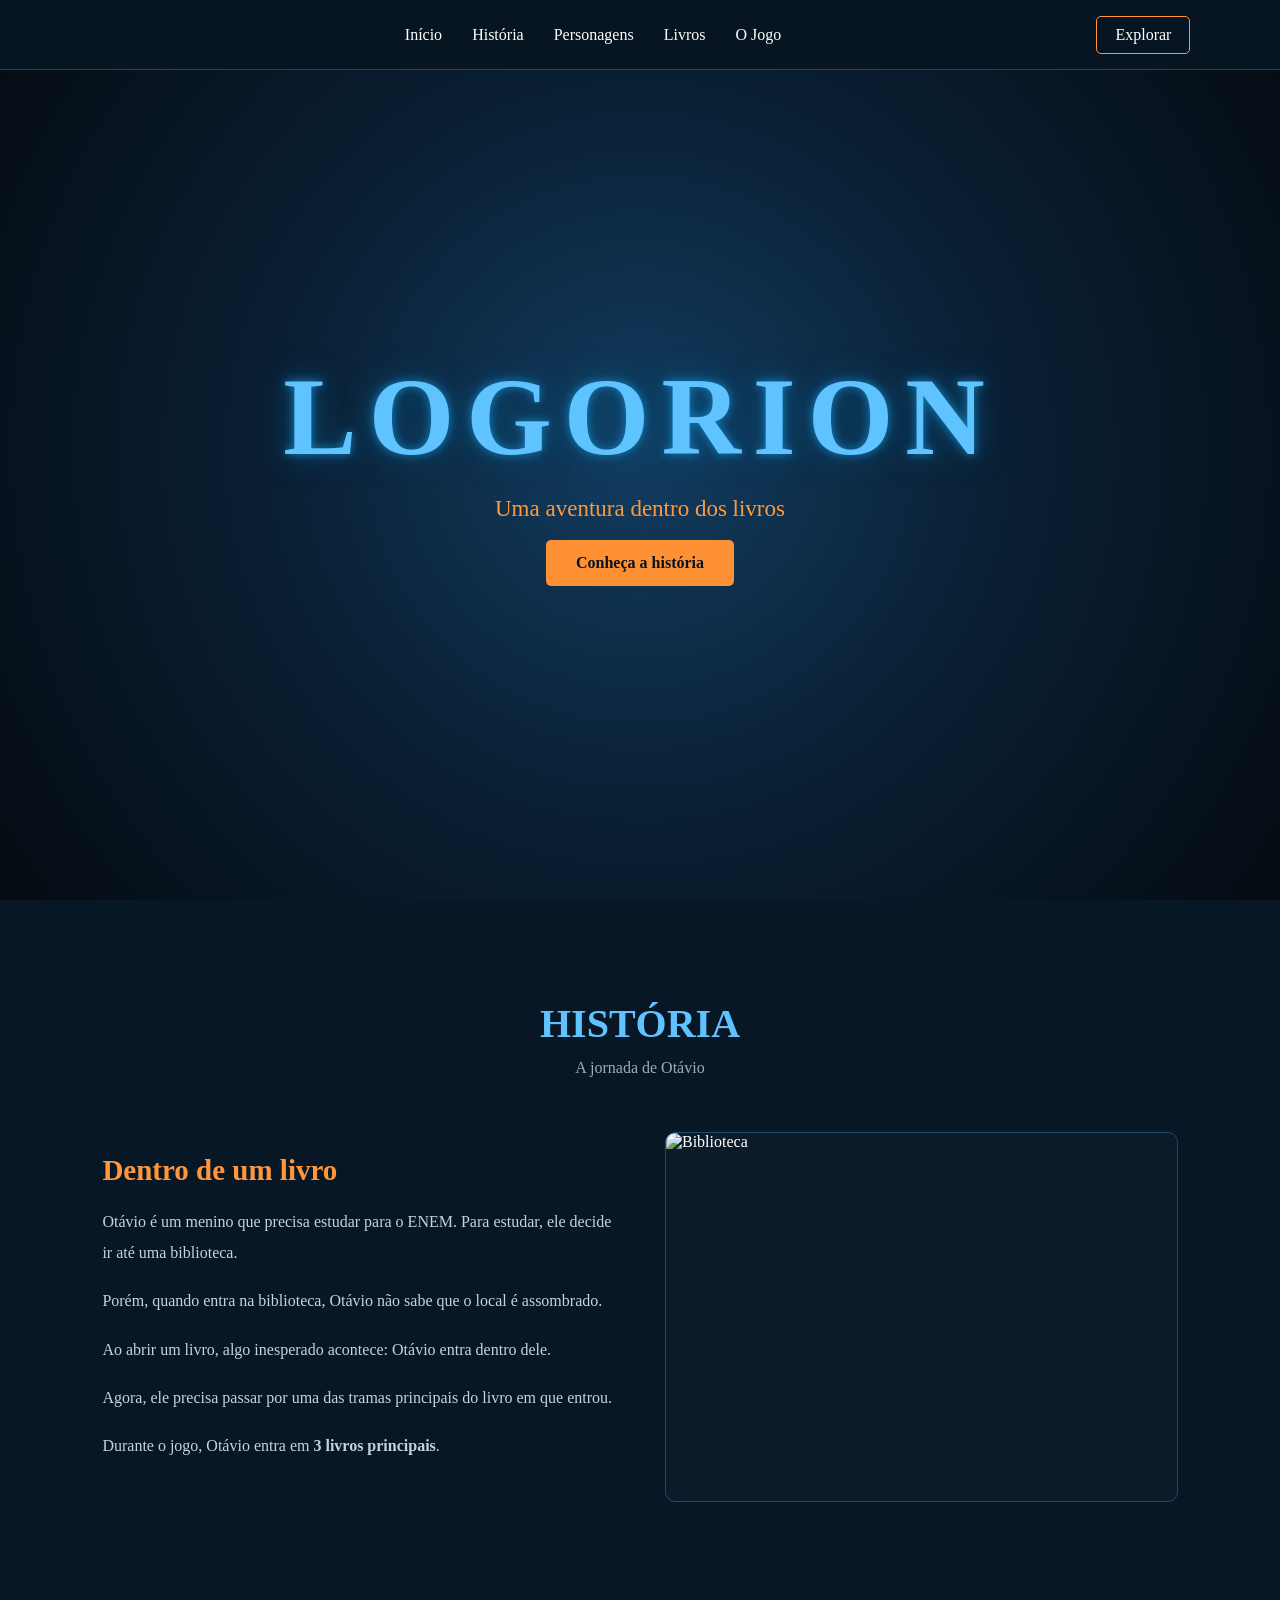
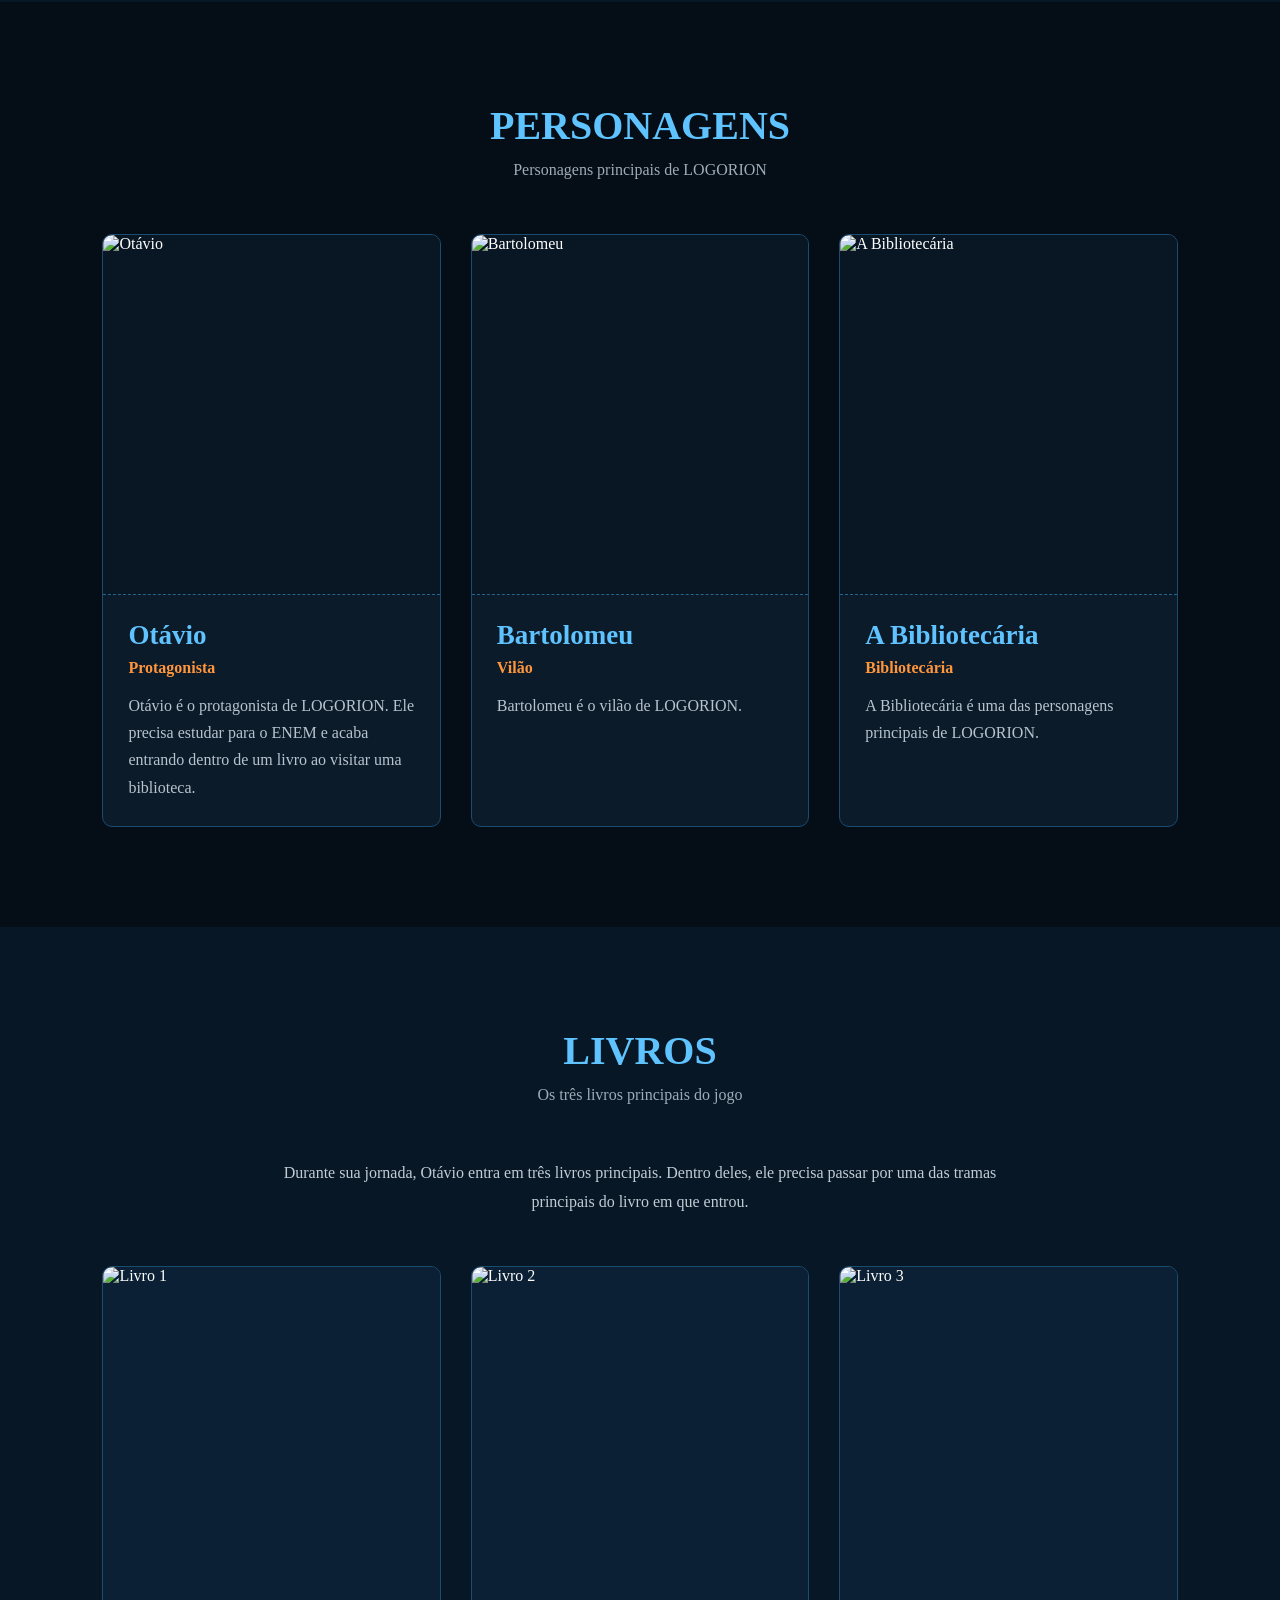
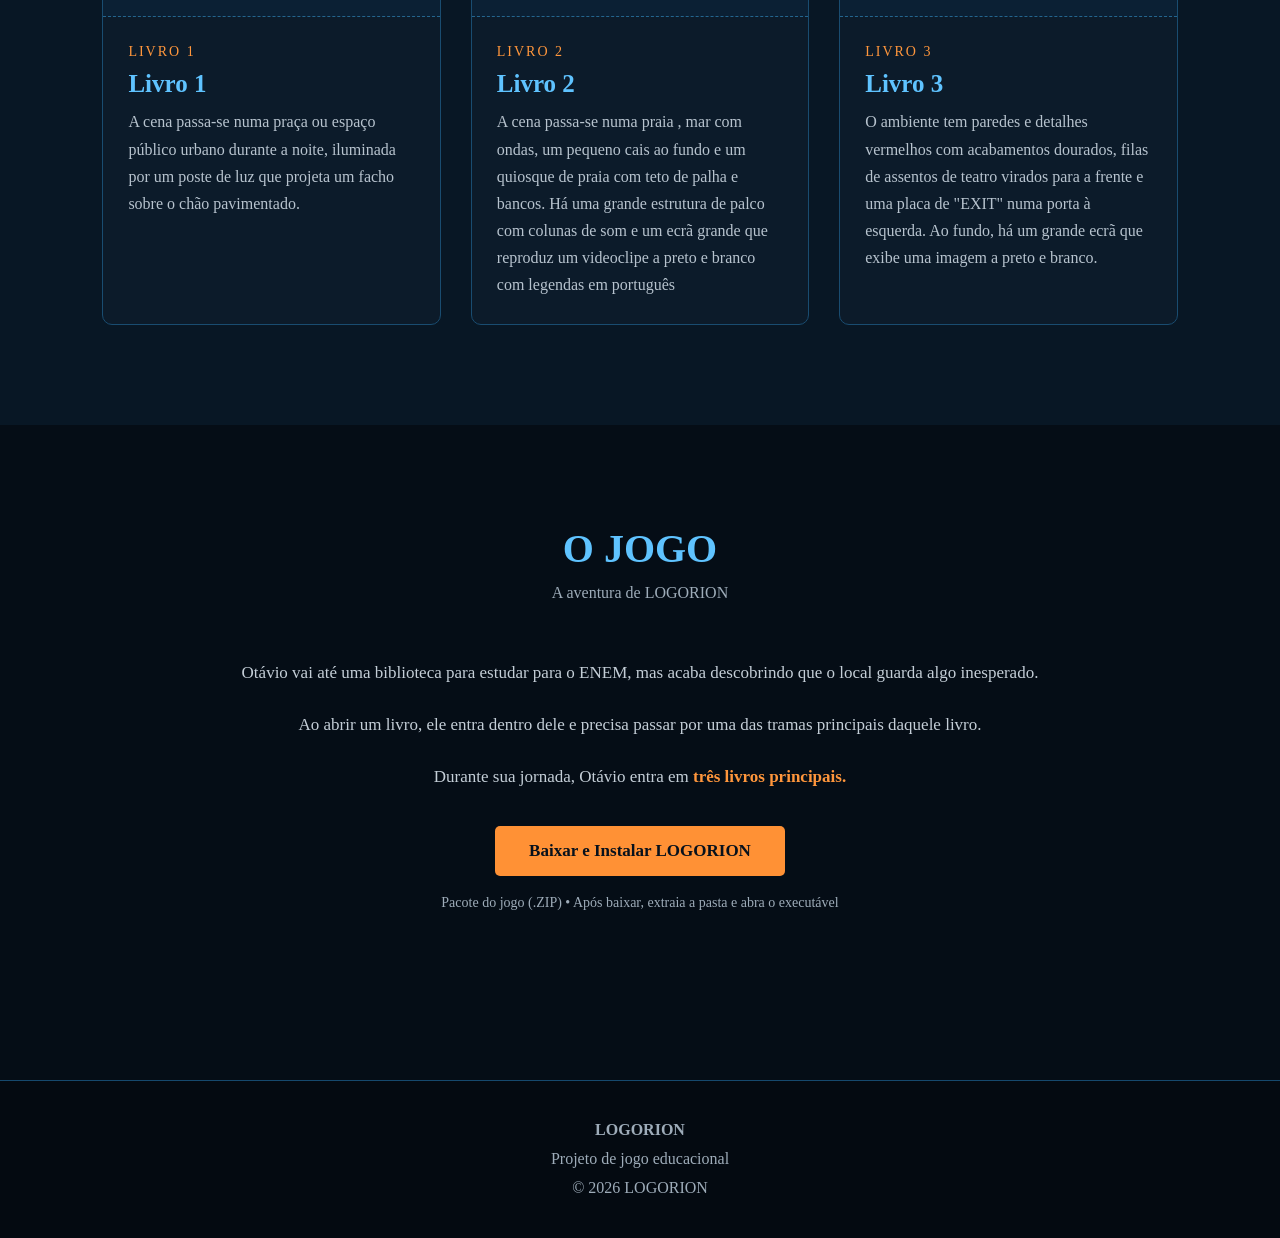
==== commit 3d5fb0e3: "Replace logo in index.html" ====
--- a/index.html
+++ b/index.html
@@ -10,9 +10,9 @@
 
 <body>
 
-    <!-- MENU -->
+  
     <header>
-        <div class="logo">LOGORION</div>
+        <div ><img id="logo" src="https://res.cloudinary.com/p9bc22lf/image/upload/v1795176203/image-Photoroom_obhzfd.png" alt=""></div>
         <nav>
             <a href="#inicio">Início</a>
             <a href="#historia">História</a>
@@ -37,7 +37,7 @@
     <!-- HISTÓRIA -->
     <section id="historia">
         <div class="titulo-secao">
-            <h2>História</h2>
+            <h2>HISTÓRIA</h2>
             <p>A jornada de Otávio</p>
         </div>
 
@@ -76,7 +76,7 @@
     <!-- PERSONAGENS -->
     <section id="personagens">
         <div class="titulo-secao">
-            <h2>Personagens</h2>
+            <h2>PERSONAGENS</h2>
             <p>Personagens principais de LOGORION</p>
         </div>
 
@@ -84,7 +84,7 @@
             <!-- OTÁVIO -->
             <div class="personagem">
                 <div class="imagem-personagem">
-                    <img src="https://res.cloudinary.com/p9bc22lf/image/upload/v1792778157/ed621f24-e6cc-4846-9ee8-8aa043b21711_wb01j0.jpg" alt="Otávio">
+                    <img id="ot" src="https://res.cloudinary.com/p9bc22lf/image/upload/v1795174397/759509c8-e196-4cc4-95d0-6a81b87af47a_m1gbml.webp" alt="Otávio">
                 </div>
                 <div class="informacoes-personagem">
                     <h3>Otávio</h3>
@@ -101,7 +101,7 @@
             <!-- BARTOLOMEU -->
             <div class="personagem">
                 <div class="imagem-personagem">
-                    <img id="bart" src="https://res.cloudinary.com/p9bc22lf/image/upload/v1790275941/5ba831be-f6fa-4aba-b8d4-1d44e31e290e_afmylw.jpg" alt="Bartolomeu">
+                    <img id="bart" src="https://res.cloudinary.com/p9bc22lf/image/upload/v1795174191/1d379239-7361-47e7-9dc5-4fb3aaa442a3_o5af7e.webp" alt="Bartolomeu">
                 </div>
                 <div class="informacoes-personagem">
                     <h3>Bartolomeu</h3>
@@ -127,7 +127,7 @@
     <!-- LIVROS -->
     <section id="livros">
         <div class="titulo-secao">
-            <h2>Livros</h2>
+            <h2>LIVROS</h2>
             <p>Os três livros principais do jogo</p>
         </div>
 
@@ -182,7 +182,7 @@
     <!-- O JOGO -->
     <section id="jogo">
         <div class="titulo-secao">
-            <h2>O Jogo</h2>
+            <h2>O JOGO</h2>
             <p>A aventura de LOGORION</p>
         </div>
 
--- a/style.css
+++ b/style.css
@@ -1,4 +1,4 @@
-     * {
+* {
             margin: 0;
             padding: 0;
             box-sizing: border-box;
@@ -177,7 +177,6 @@
             font-size: 16px;
         }
 
-        /* Correção aplicada na imagem da história */
         .espaco-imagem {
             width: 100%;
             height: 370px;
@@ -380,6 +379,37 @@
             font-weight: bold;
         }
 
+        .botao-download {
+            display: inline-block;
+            margin-top: 12px;
+            padding: 15px 34px;
+            background: #ff9135;
+            color: #07111c;
+            text-decoration: none;
+            font-weight: bold;
+            font-size: 17px;
+            border-radius: 5px;
+            transition: 0.3s;
+        }
+
+        .botao-download:hover {
+            background: #ffad62;
+            transform: translateY(-3px);
+        }
+
+        .info-download {
+            margin-top: 14px;
+            font-size: 14px !important;
+            color: #9eacb9 !important;
+        }
+
+        .status-download {
+            margin-top: 12px;
+            font-size: 15px !important;
+            color: #5fc3ff !important;
+            min-height: 24px;
+        }
+
         /* =========================
            FINAL
         ========================= */
@@ -409,7 +439,14 @@
            RODAPÉ
         ========================= */
 
-        
+        footer {
+            text-align: center;
+            padding: 35px 20px;
+            background: #040a11;
+            border-top: 1px solid #16496d;
+            color: #9eacb9;
+            line-height: 1.8;
+        }
 
         /* =========================
            RESPONSIVIDADE
@@ -456,17 +493,5 @@
             .titulo-secao h2 {
                 font-size: 31px;
             }
-
-        }
-        #mapa1{
-            width: 40vw;
-        }
-        #mapa2{
-             width: 40vw;
-        }
-        #mapa3{
-            width: 40vw;
-        }
-       #bart{
-        width:200%;
-       }+        }
+    
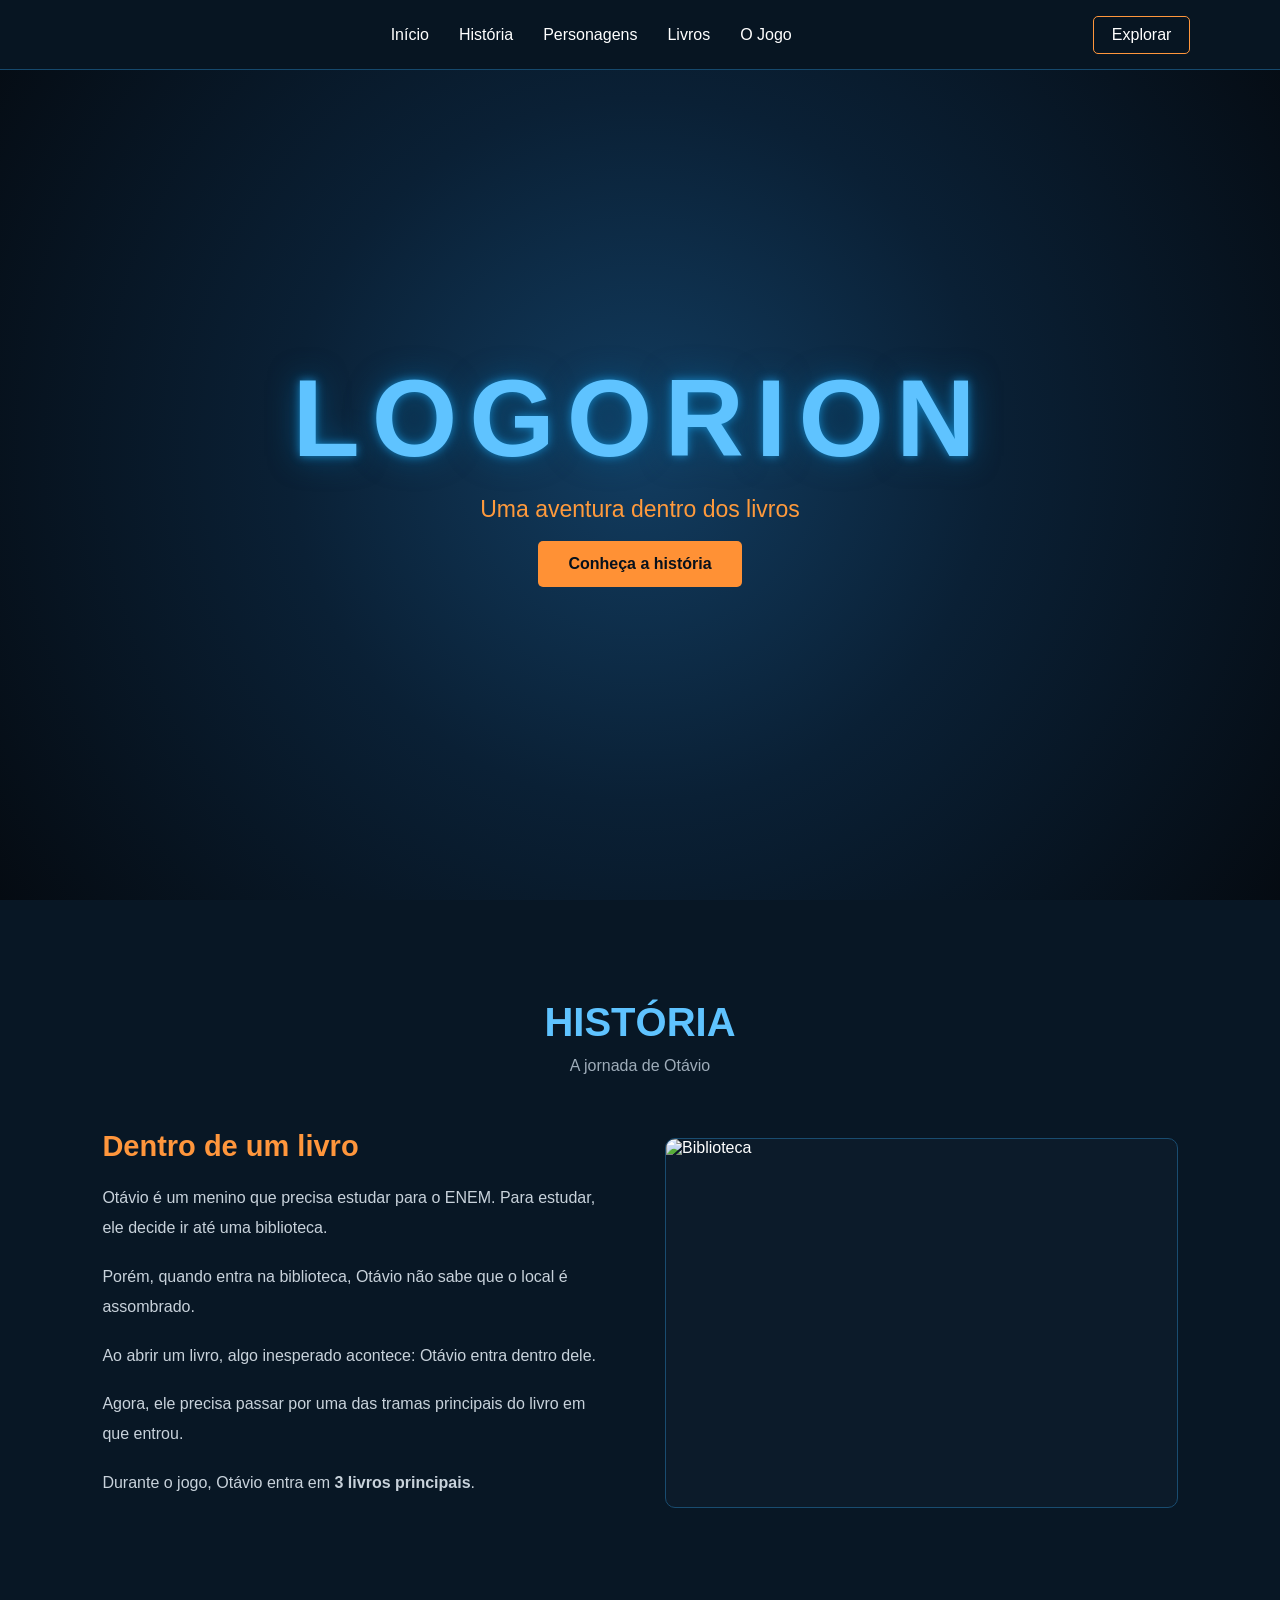
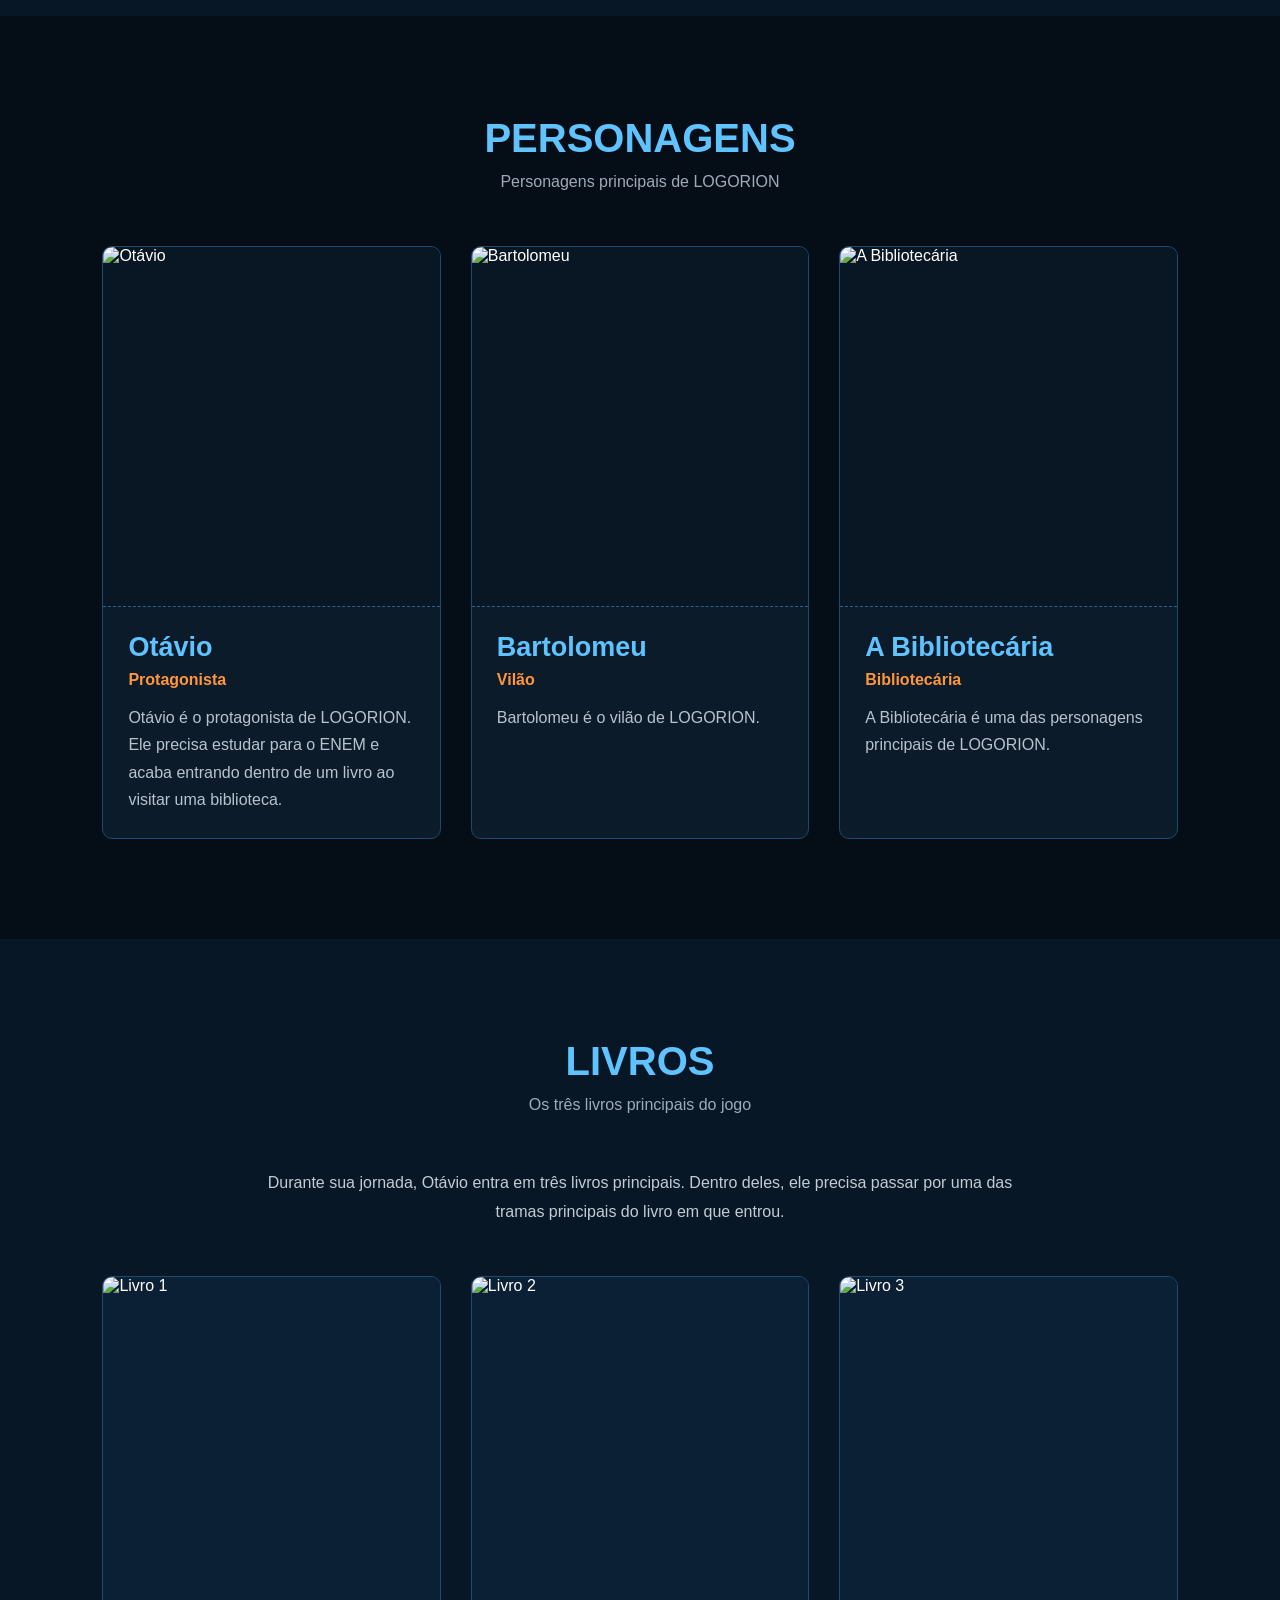
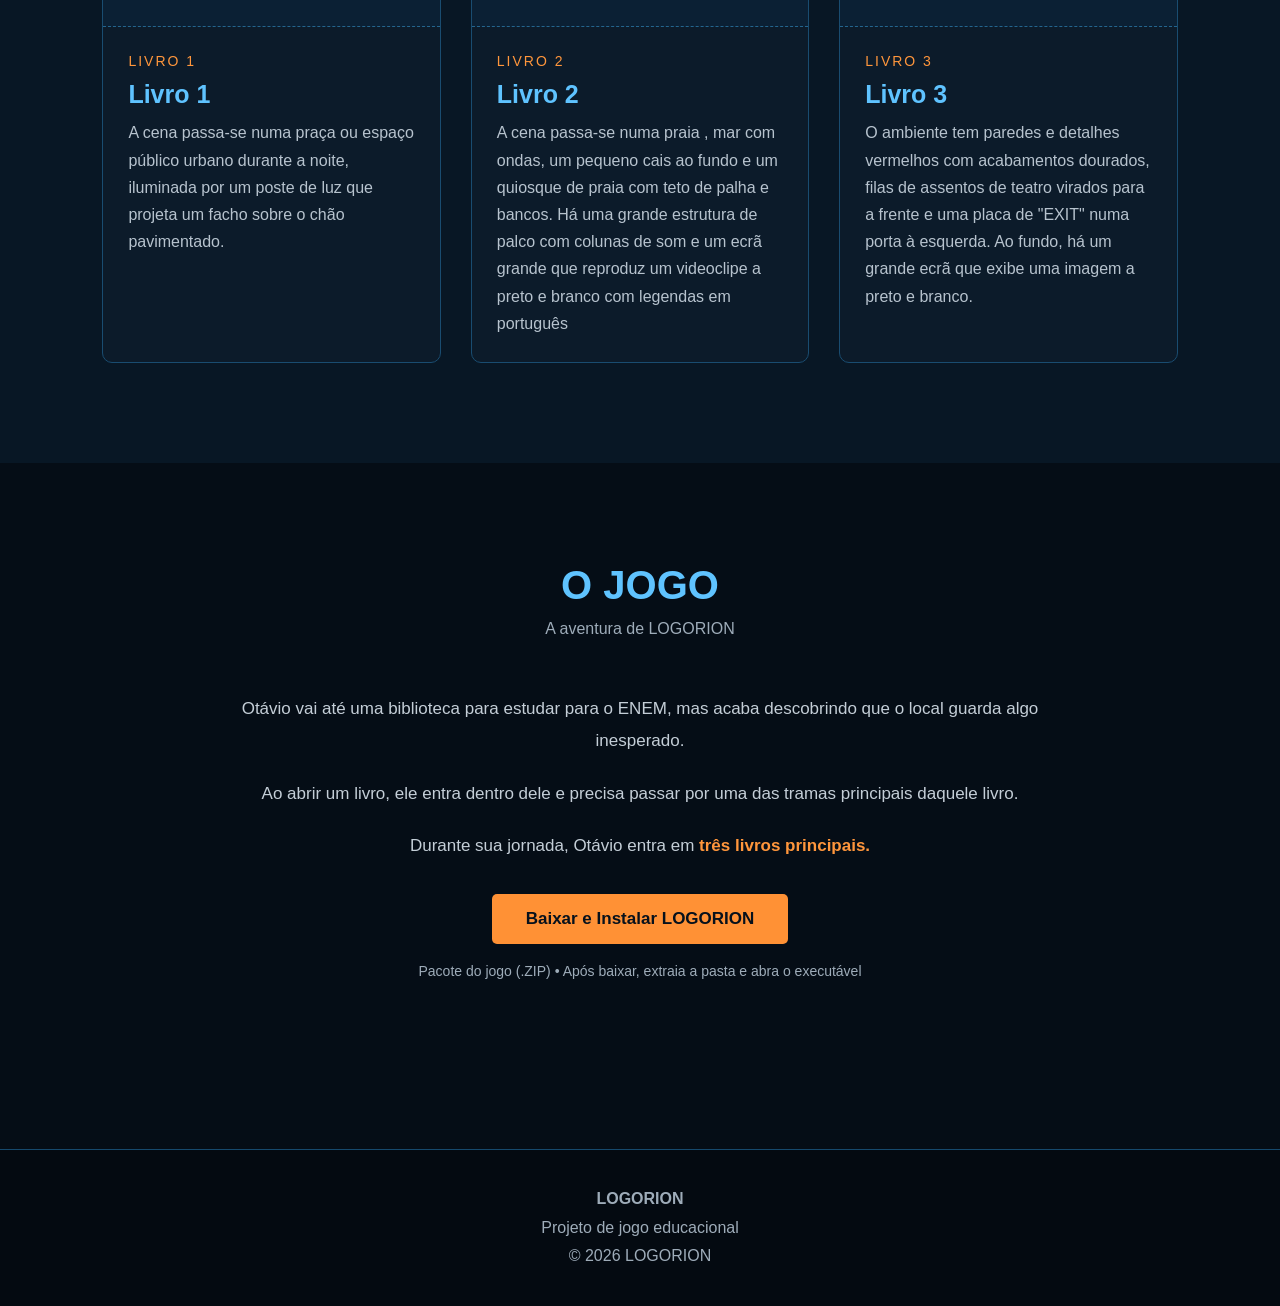
==== commit f76aebe7: "Integrate VLIBRAS for accessibility support Added VLIBRAS accessibility component to the page." ====
--- a/index.html
+++ b/index.html
@@ -6,13 +6,12 @@
     <meta name="viewport" content="width=device-width, initial-scale=1.0">
     <title>LOGORION</title>
     <link rel="stylesheet" href="style.css">
-    </head>
+</head>
 
 <body>
 
-  
     <header>
-        <div ><img id="logo" src="https://res.cloudinary.com/p9bc22lf/image/upload/v1795176203/image-Photoroom_obhzfd.png" alt=""></div>
+        <div><img id="logo" src="https://res.cloudinary.com/p9bc22lf/image/upload/v1795176203/image-Photoroom_obhzfd.png" alt=""></div>
         <nav>
             <a href="#inicio">Início</a>
             <a href="#historia">História</a>
@@ -218,9 +217,18 @@
         </div>
     </section>
 
-   
-
-   
+    <!-- COMPONENTE VLIBRAS -->
+    <div vw class="enabled">
+        <div vw-access-button class="active"></div>
+        <div vw-plugin-wrapper>
+            <div class="vw-plugin-top-wrapper"></div>
+        </div>
+    </div>
+    <script src="https://vlibras.gov.br/app/vlibras-plugin.js"></script>
+    <script>
+        new window.VLibras.Widget('https://vlibras.gov.br/app');
+    </script>
+
     <footer>
         <p><strong>LOGORION</strong></p>
         <p>Projeto de jogo educacional</p>
--- a/style.css
+++ b/style.css
@@ -6,7 +6,7 @@
         }
 
         body {
-            font-family: Georgia, "Times New Roman", serif;
+            font-family: Arial, Helvetica, sans-serif;
             background: #07111c;
             color: white;
         }
@@ -26,11 +26,10 @@
             z-index: 1000;
         }
 
-        .logo {
-            font-size: 28px;
-            font-weight: bold;
-            letter-spacing: 4px;
-            color: #55baff;
+        #logo {
+           width: 15vw;
+           margin-top: 30px;
+
         }
 
         nav {
@@ -494,4 +493,6 @@
                 font-size: 31px;
             }
         }
-    
+    #ot{
+        width: 45vw;
+    }
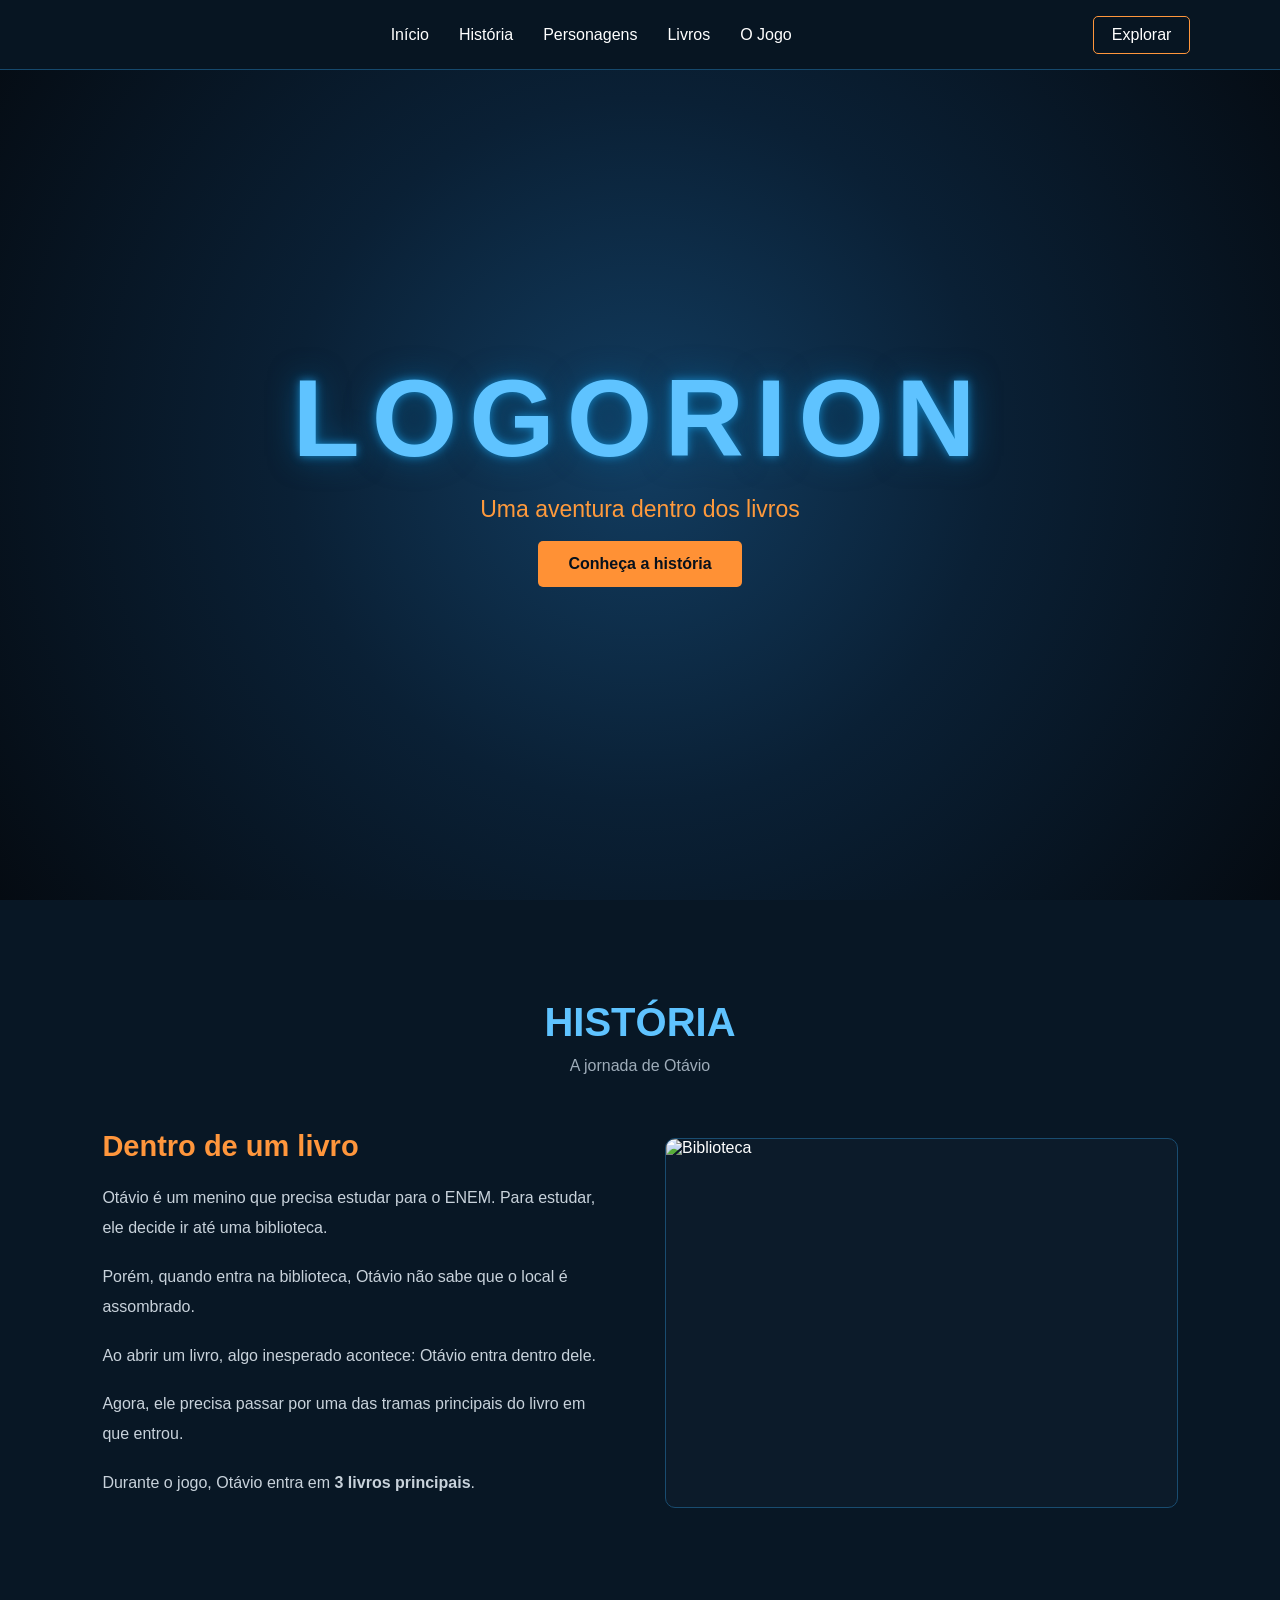
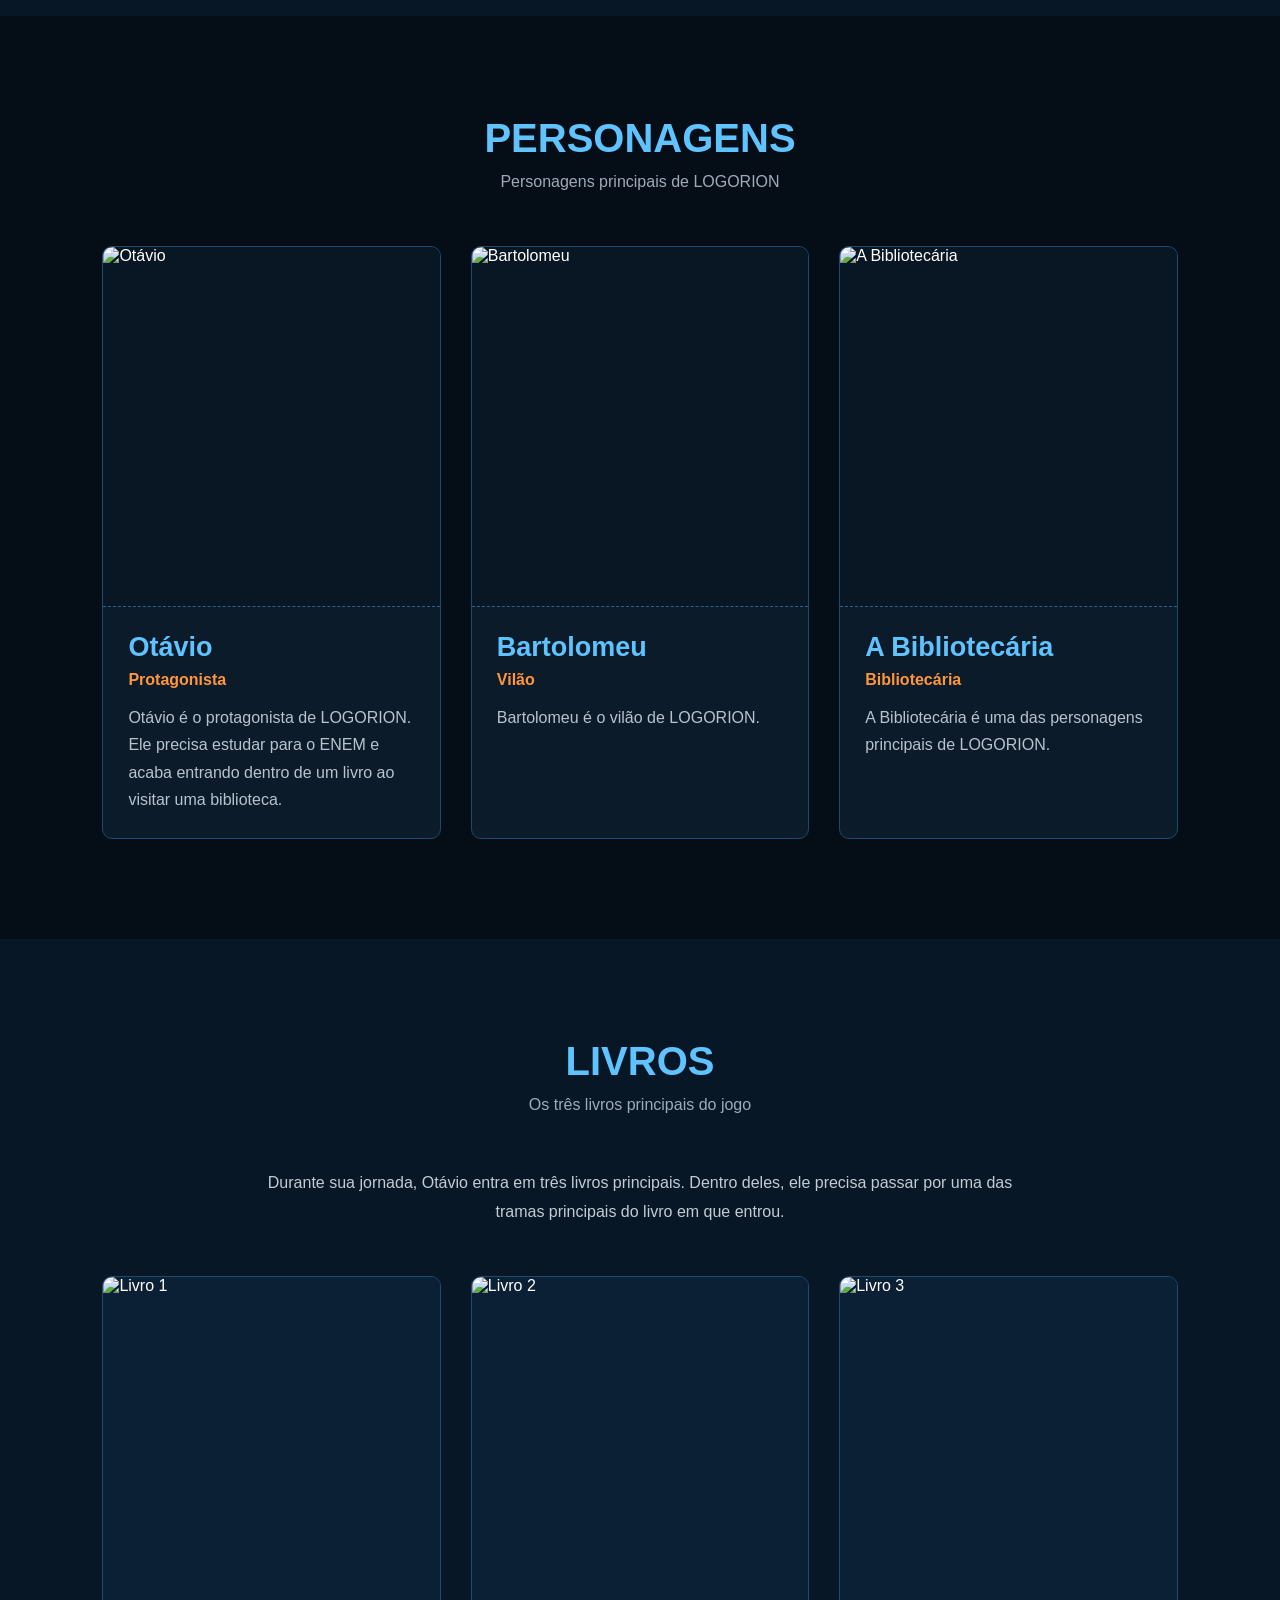
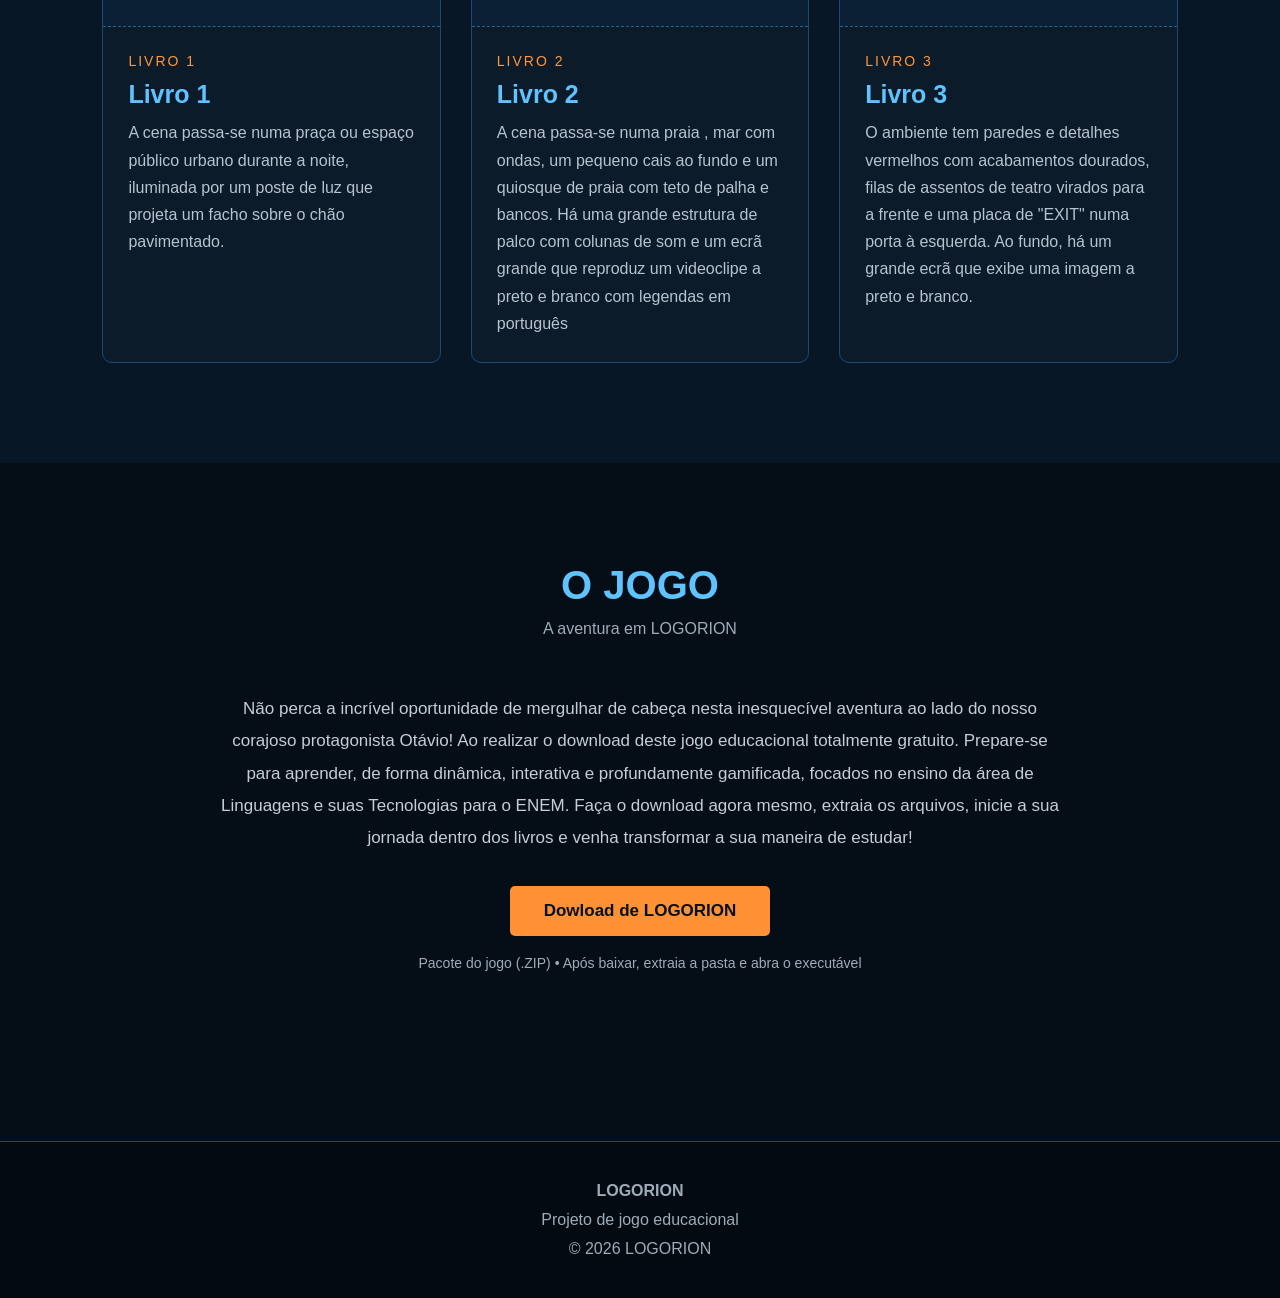
==== commit fa77efe9: "Fix HTML formatting and update game description" ====
--- a/index.html
+++ b/index.html
@@ -182,24 +182,20 @@
     <section id="jogo">
         <div class="titulo-secao">
             <h2>O JOGO</h2>
-            <p>A aventura de LOGORION</p>
+            <p>A aventura em LOGORION</p>
         </div>
 
         <div class="jogo-container">
             <p>
-                Otávio vai até uma biblioteca para estudar
-                para o ENEM, mas acaba descobrindo que o local
-                guarda algo inesperado.
-            </p>
-            <p>
-                Ao abrir um livro, ele entra dentro dele
-                e precisa passar por uma das tramas principais
-                daquele livro.
-            </p>
-            <p>
-                Durante sua jornada, Otávio entra em
-                <span class="destaque">três livros principais.</span>
-            </p>
+             <p>
+    Não perca a incrível oportunidade de mergulhar de cabeça nesta inesquecível aventura
+     ao lado do nosso corajoso protagonista Otávio! Ao realizar
+      o download deste jogo educacional totalmente gratuito. Prepare-se para aprender, de 
+         forma dinâmica, interativa e profundamente gamificada, focados no ensino da área
+           de Linguagens e suas Tecnologias para o ENEM. Faça o download agora mesmo, extraia os arquivos,
+            inicie a sua jornada dentro dos livros e venha transformar a sua maneira de estudar!
+</p>
+                           </p>
 
             <a
                 href="downloads/LOGORION-Instalador.zip"
@@ -207,7 +203,7 @@
                 id="btn-download-jogo"
                 class="botao-download"
             >
-                Baixar e Instalar LOGORION
+                Dowload de LOGORION
             </a>
 
             <p class="info-download">
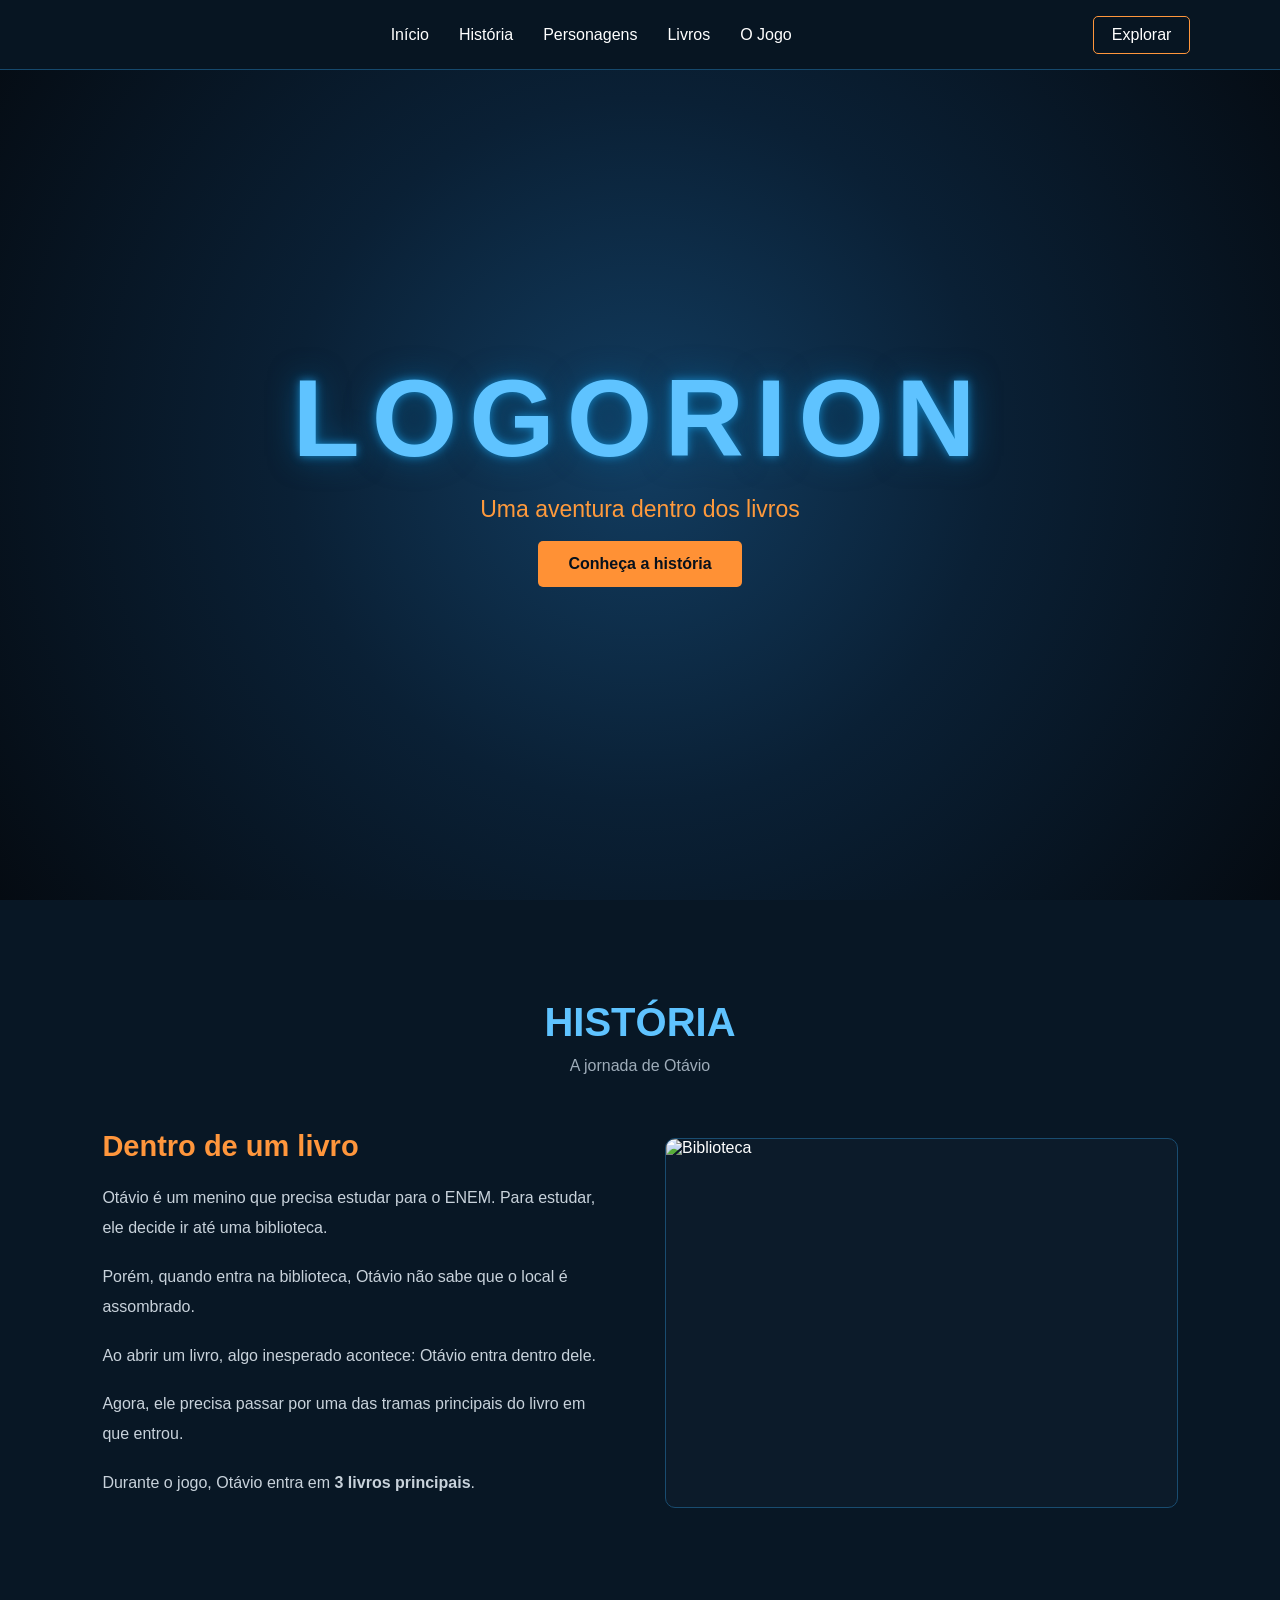
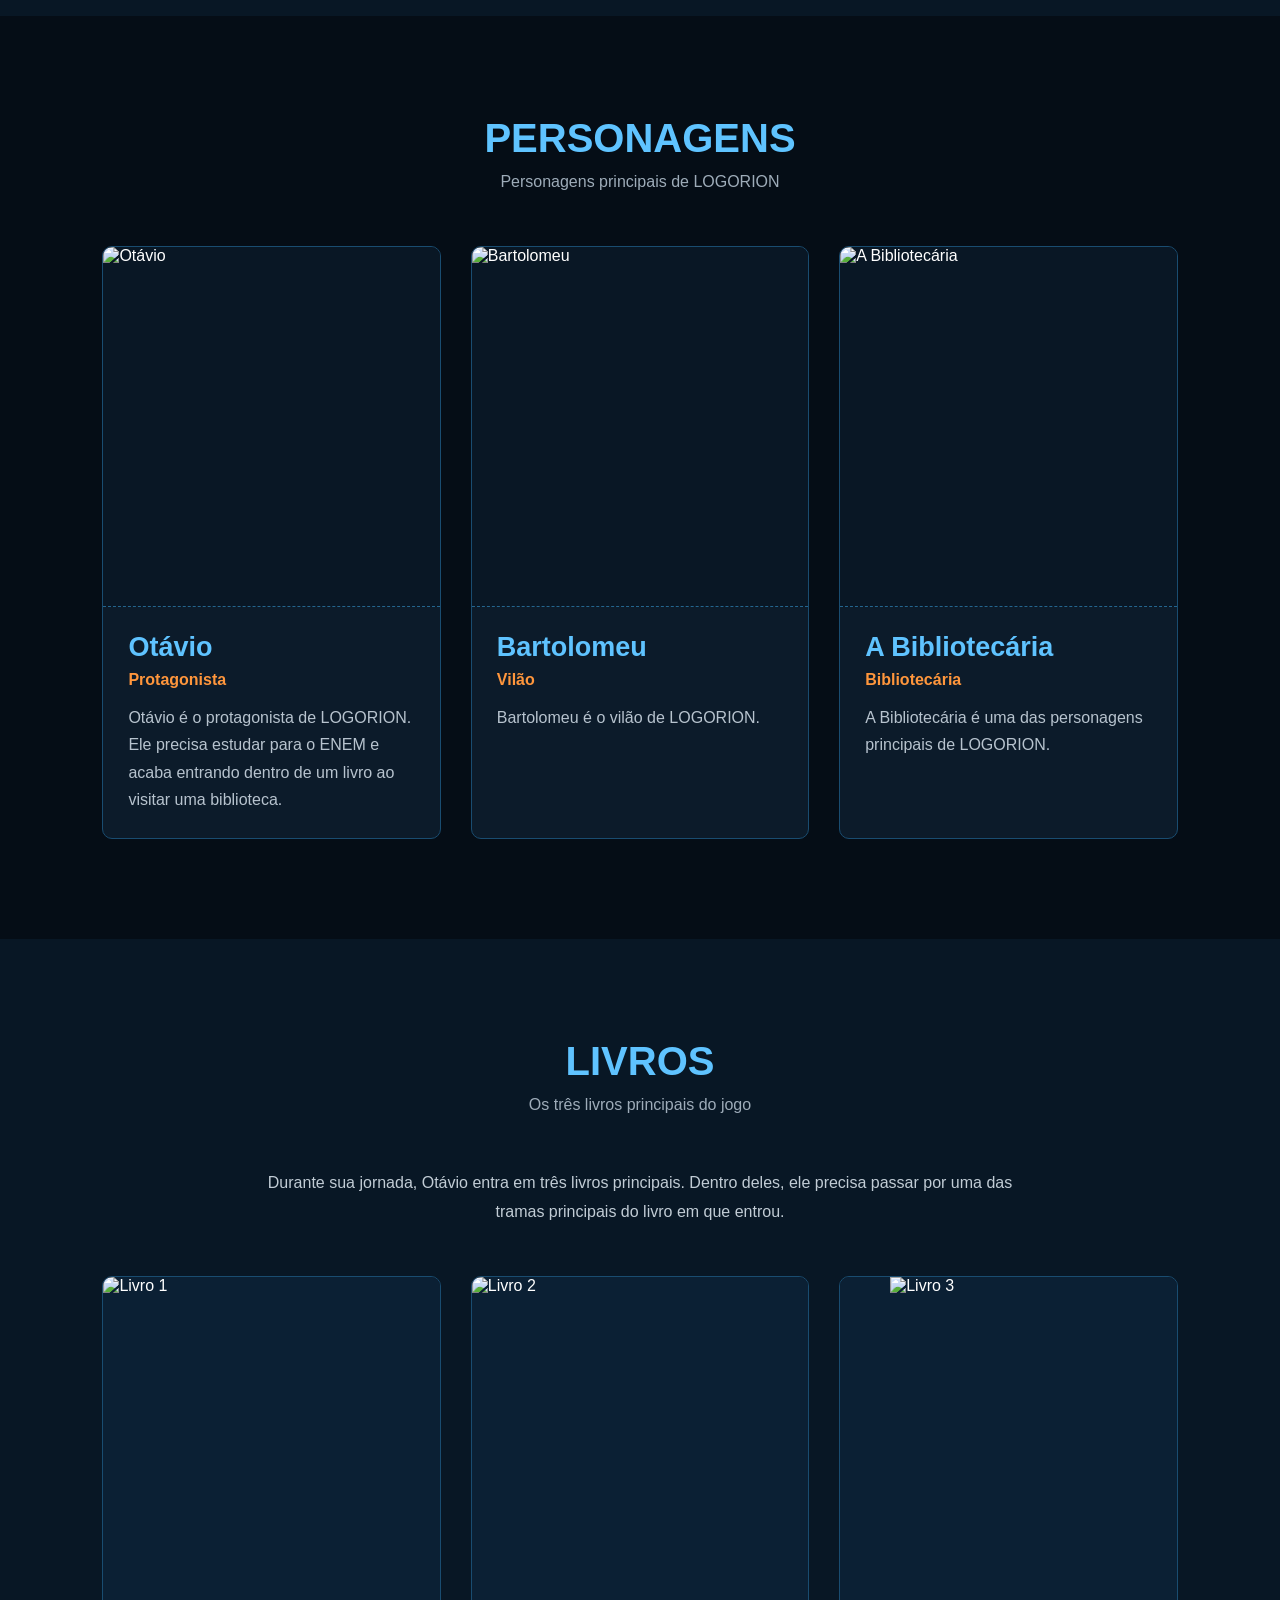
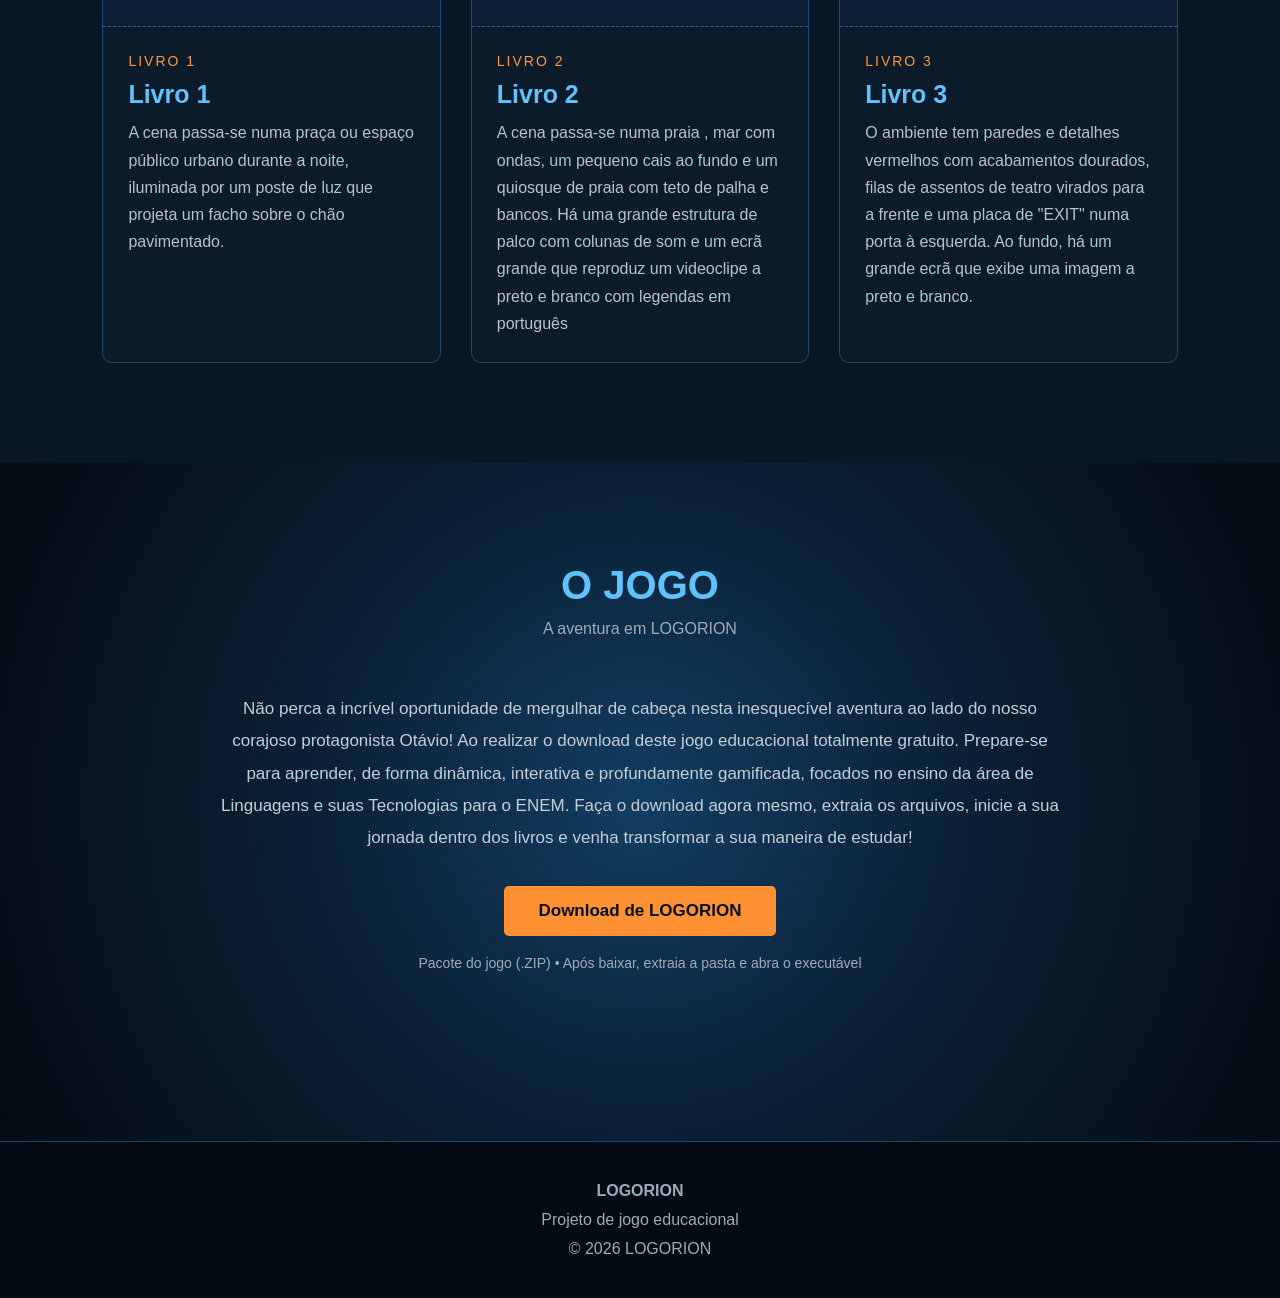
==== commit ad0003d2: "Add files via upload" ====
--- a/index.html
+++ b/index.html
@@ -143,7 +143,7 @@
             <!-- LIVRO 1 -->
             <div class="livro">
                 <div class="capa-livro">
-                    <img id="mapa1" src="https://res.cloudinary.com/p9bc22lf/image/upload/v1790272343/2990c841-dafc-47bb-bc6f-6adcb4fc2c5a_xhtymv.jpg" alt="Livro 1">
+                    <img id="mapa1" src="https://res.cloudinary.com/p9bc22lf/image/upload/v1795383331/download_hucgyx.jpg" alt="Livro 1">
                 </div>
                 <div class="informacoes-livro">
                     <span class="numero-livro">LIVRO 1</span>
@@ -155,7 +155,7 @@
             <!-- LIVRO 2 -->
             <div class="livro">
                 <div class="capa-livro">
-                    <img id="mapa2" src="https://res.cloudinary.com/p9bc22lf/image/upload/v1790272553/5617c27b-b9fa-40f0-85e0-ce96c9b5bfba_tpmbti.jpg" alt="Livro 2">
+                    <img id="mapa2" src="https://res.cloudinary.com/p9bc22lf/image/upload/v1795382889/download_njfijs.jpg" alt="Livro 2">
                 </div>
                 <div class="informacoes-livro">
                     <span class="numero-livro">LIVRO 2</span>
@@ -167,7 +167,7 @@
             <!-- LIVRO 3 -->
             <div class="livro">
                 <div class="capa-livro">
-                    <img id="mapa3" src="https://res.cloudinary.com/p9bc22lf/image/upload/v1790272623/c044850d-8f69-42d3-9d71-1bdb56defdc0_lzfkty.jpg" alt="Livro 3">
+                    <img id="mapa3" src="https://res.cloudinary.com/p9bc22lf/image/upload/v1795383085/download_xqhgc9.jpg" alt="Livro 3">
                 </div>
                 <div class="informacoes-livro">
                     <span class="numero-livro">LIVRO 3</span>
@@ -197,14 +197,14 @@
 </p>
                            </p>
 
-            <a
-                href="downloads/LOGORION-Instalador.zip"
-                download="LOGORION-Instalador.zip"
-                id="btn-download-jogo"
-                class="botao-download"
-            >
-                Dowload de LOGORION
-            </a>
+        <a
+    href="downloads/Logorion.zip"
+    download="Logorion.zip"
+    id="btn-download-jogo"
+    class="botao-download"
+>
+    Download de LOGORION
+</a>
 
             <p class="info-download">
                 Pacote do jogo (.ZIP) • Após baixar, extraia a pasta e abra o executável
@@ -231,15 +231,15 @@
         <p>© 2026 LOGORION</p>
     </footer>
 
-    <script>
-        const botaoDownload = document.getElementById("btn-download-jogo");
-        const statusDownload = document.getElementById("status-download");
-
-        botaoDownload.addEventListener("click", () => {
-            statusDownload.textContent =
-                "Download iniciado! Extraia o arquivo LOGORION-Instalador.zip e execute o jogo no seu computador.";
-        });
-    </script>
+<script>
+    const botaoDownload = document.getElementById("btn-download-jogo");
+    const statusDownload = document.getElementById("status-download");
+
+    botaoDownload.addEventListener("click", () => {
+        statusDownload.textContent =
+            "Download iniciado! Extraia o arquivo Logorion.zip e execute o jogo no seu computador.";
+    });
+</script>
 
 </body>
-</html>
+</html>
--- a/style.css
+++ b/style.css
@@ -348,8 +348,16 @@
             line-height: 1.7;
         }
 
-        #mapa1, #mapa2, #mapa3 {
-            width: 100%;
+        #mapa1, #mapa2 {
+            width: 100vw;
+            
+        }
+        #mapa3{
+            width: 45vw;
+            margin-left: 50px;
+        }
+        #mapa1{
+            margin-right: 10px;
         }
 
         /* =========================
@@ -357,7 +365,12 @@
         ========================= */
 
         #jogo {
-            background: #050d16;
+              background: radial-gradient(
+                circle,
+                #123d61 0%,
+                #0a2035 45%,
+                #050b12 100%
+            );
             text-align: center;
         }
 
@@ -496,3 +509,4 @@
     #ot{
         width: 45vw;
     }
+    
